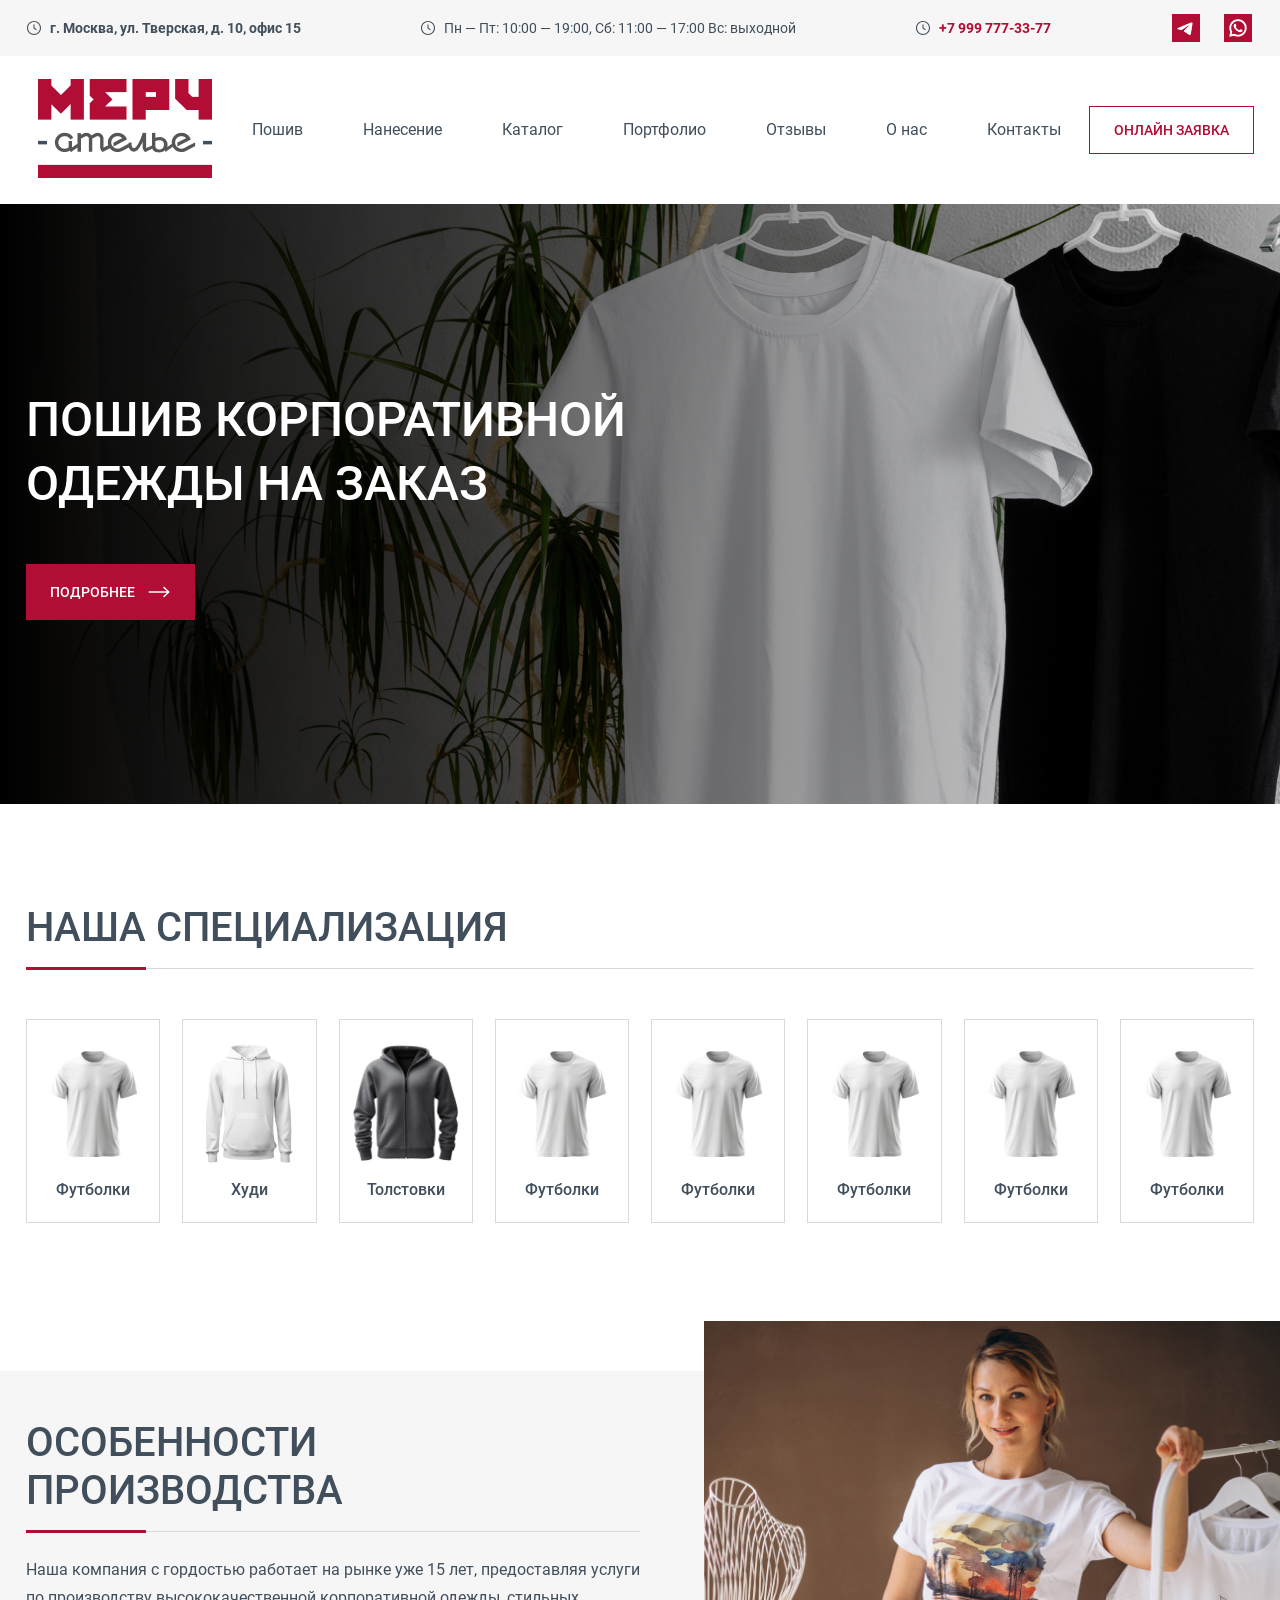
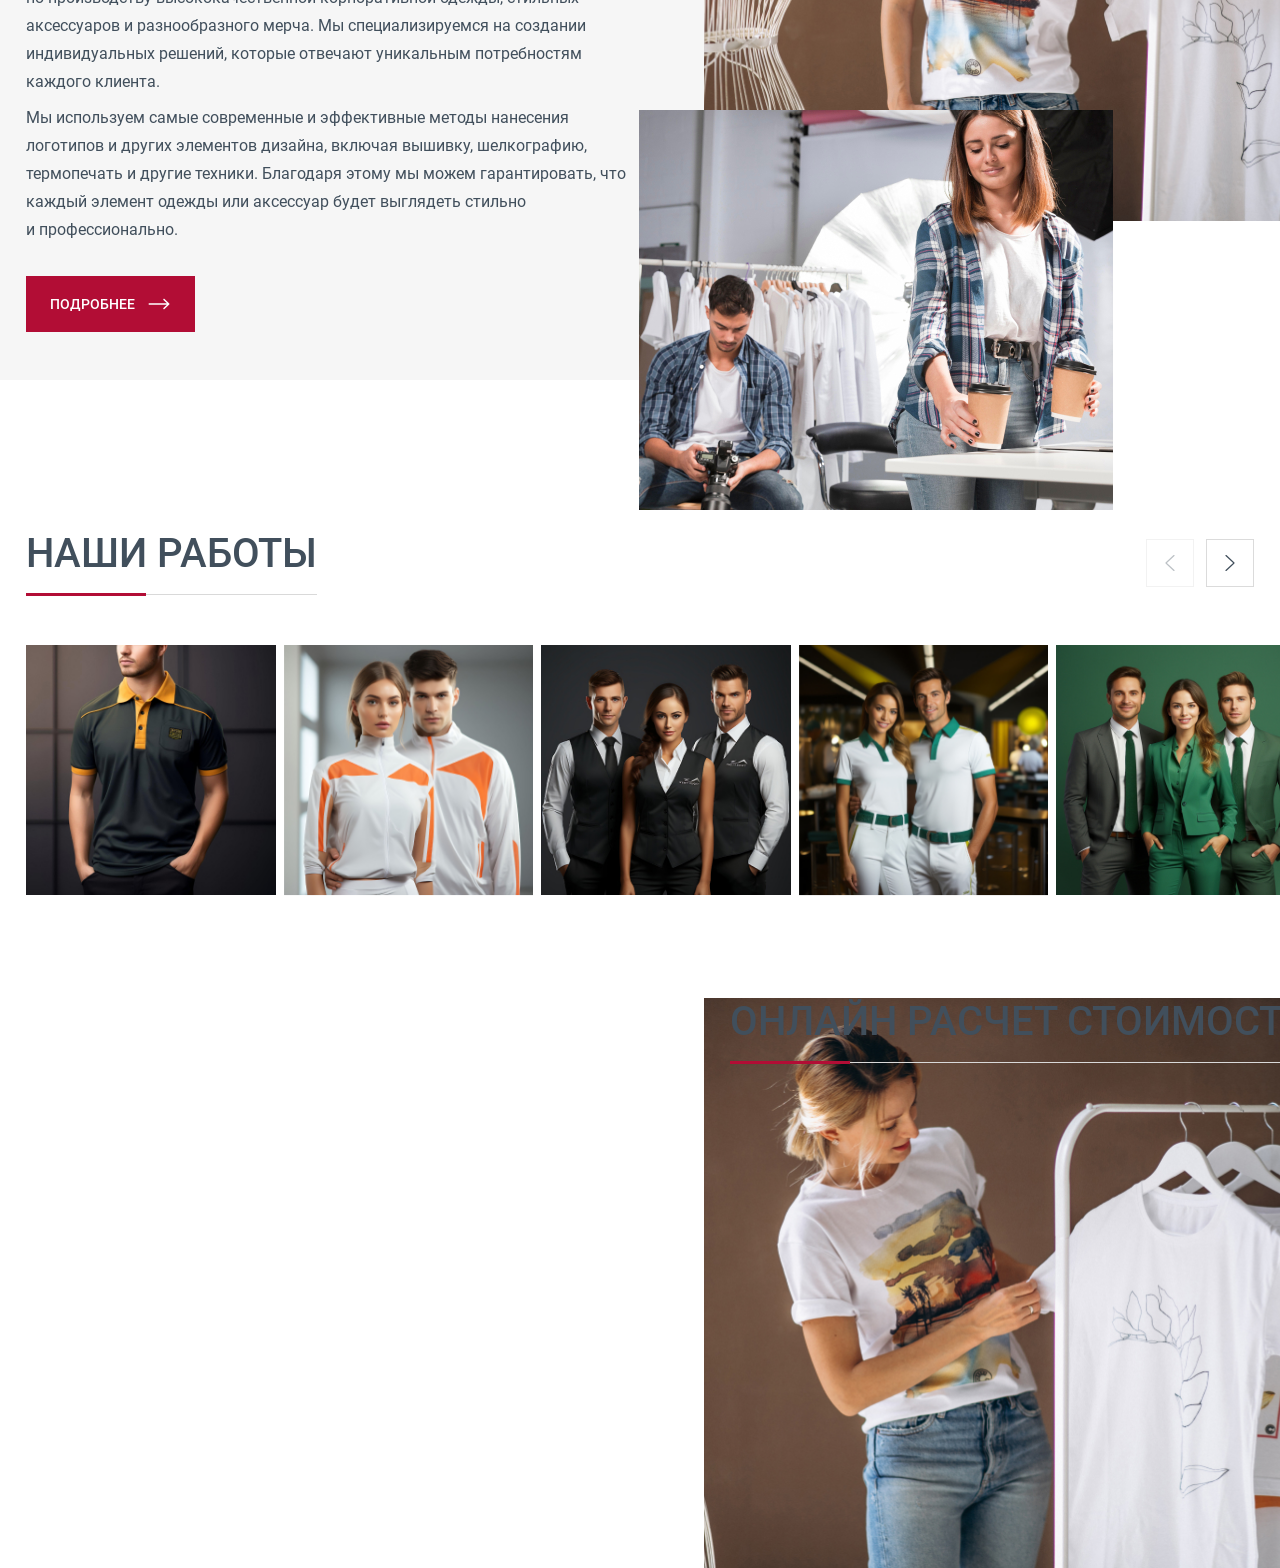
==== app/index.html @ d09c7e18 "first commit" ====
<!DOCTYPE html>
<html lang="ru" class="page">

<head>
  <meta charset="UTF-8">
  <meta name="viewport" content="width=device-width, initial-scale=1.0">
  <link rel="shortcut icon" href="favicon.ico" type="image/x-icon">
  <meta http-equiv="X-UA-Compatible" content="ie=edge">
  <meta name="theme-color" content="#111111">
  <title>МЕРЧ Ателье</title>
  <link rel="preload" href="fonts/Roboto-Light.woff2" as="font" type="font/woff2" crossorigin>
  <link rel="preload" href="fonts/Roboto-Regular.woff2" as="font" type="font/woff2" crossorigin>
  <link rel="preload" href="fonts/Roboto-Medium.woff2" as="font" type="font/woff2" crossorigin>
  <link rel="preload" href="fonts/Roboto-Bold.woff2" as="font" type="font/woff2" crossorigin>
  <link rel="stylesheet" href="css/vendor.css">
  <link rel="stylesheet" href="css/main.css">
  <script defer src="js/main.js"></script>

</head>

<body class="page__body">
  <div class="site-container">
    <header class="header">
  <div class="header-top">
    <div class="container header-top__container">
      <div class="header-top__location elem-icon">
        <img loading="lazy" src="img/icons/icon_time.svg" class="image" width="" height="" alt="">
        <span>г. Москва, ул. Тверская, д. 10, офис 15</span>
      </div>
      <div class="header-top__work elem-icon">
        <img loading="lazy" src="img/icons/icon_time.svg" class="image" width="" height="" alt="">
        <span>Пн — Пт: 10:00 — 19:00, Сб: 11:00 — 17:00 Вс: выходной</span>
      </div>
      <div class="header-top__tel elem-icon">
        <img loading="lazy" src="img/icons/icon_time.svg" class="image" width="" height="" alt="">
        <a href="tel:+7 999 777 33 77">+7 999 777-33-77</a>
      </div>
      <div class="header-top__socials">
        <a class="header-top__social" href="">
          <img loading="lazy" src="img/socials/icon_telegram.png" class="image" width="" height="" alt="">
        </a>
        <a class="header-top__social" href="">
          <img loading="lazy" src="img/socials/icon_whatsapp.png" class="image" width="" height="" alt="">
        </a>
      </div>
    </div>
  </div>
  <div class="header-bottom">
    <div class="container header-bottom__container">
      <a href="#" class="header-bottom__logo">
        <img loading="lazy" src="img/logo/merch_logo.png" class="image" width="" height="" alt="">
      </a>
      <nav class="nav" title="">
        <ul class="list-reset nav__list">
          <li class="nav__item"><a href="#" class="nav__link">Пошив</a></li>
          <li class="nav__item"><a href="#" class="nav__link">Нанесение</a></li>
          <li class="nav__item"><a href="#" class="nav__link">Каталог</a></li>
          <li class="nav__item"><a href="#" class="nav__link">Портфолио</a></li>
          <li class="nav__item"><a href="#" class="nav__link">Отзывы</a></li>
          <li class="nav__item"><a href="#" class="nav__link">О нас</a></li>
          <li class="nav__item"><a href="#" class="nav__link">Контакты</a></li>
        </ul>
      </nav>
      <button class="btn-reset button1 header-bottom__button">Онлайн заявка</button>
    </div>
  </div>
</header>
    <main class="main">
      <section class="hero">
    <div class="swiper hero-swiper">
        <div class="swiper-wrapper">
            <div class="swiper-slide">
                <div class="hero-item" style="background-image: url(img/image/hero-image.jpg);">
                    <div class="container hero-item__container">
                        <div class="hero-item__content">
                            <div class="hero-item__title h1">Пошив корпоративной
                                одежды на заказ</div>
                            <a href="" class="button2 hero-item__link">
                                <span>Подробнее</span>
                                <img src="img/arrows/icon-link-arrow-right.svg" alt="">
                            </a>
                        </div>
                    </div>
                </div>
            </div>
            <div class="swiper-slide">
                <div class="hero-item" style="background-image: url(img/image/hero-image.jpg);">
                    <div class="container hero-item__container">
                        <div class="hero-item__content">
                            <div class="hero-item__title h1">Пошив корпоративной
                                одежды на заказ</div>
                            <a href="" class="button2 hero-item__link">
                                <span>Подробнее</span>
                                <img src="img/arrows/icon-link-arrow-right.svg" alt="">
                            </a>
                        </div>
                    </div>
                </div>
            </div>
        </div>
    </div>
</section>

<section class="speciality">
    <div class="container">
        <h2 class="h2 speciality__title">Наша специализация</h2>
        <div class="swiper-style speciality-swiper__wrapper">
            <div class="swiper speciality-swiper">
                <div class="swiper-wrapper">
                    <div class="swiper-slide">
                        <div class="speciality-item">
                            <div class="speciality-item__image">
                                <img loading="lazy" src="img/products/photo.png" class="image" width="" height=""
                                    alt="">
                            </div>
                            <div class="speciality-item__name">Футболки</div>
                        </div>
                    </div>
                    <div class="swiper-slide">
                        <div class="speciality-item">
                            <div class="speciality-item__image">
                                <img loading="lazy" src="img/products/photo_hoodies.png" class="image" width=""
                                    height="" alt="">
                            </div>
                            <div class="speciality-item__name">Худи</div>
                        </div>
                    </div>
                    <div class="swiper-slide">
                        <div class="speciality-item">
                            <div class="speciality-item__image">
                                <img loading="lazy" src="img/products/photo_hoodies2.png" class="image" width=""
                                    height="" alt="">
                            </div>
                            <div class="speciality-item__name">Толстовки</div>
                        </div>
                    </div>
                    <div class="swiper-slide">
                        <div class="speciality-item">
                            <div class="speciality-item__image">
                                <img loading="lazy" src="img/products/photo.png" class="image" width="" height=""
                                    alt="">
                            </div>
                            <div class="speciality-item__name">Футболки</div>
                        </div>
                    </div>
                    <div class="swiper-slide">
                        <div class="speciality-item">
                            <div class="speciality-item__image">
                                <img loading="lazy" src="img/products/photo.png" class="image" width="" height=""
                                    alt="">
                            </div>
                            <div class="speciality-item__name">Футболки</div>
                        </div>
                    </div>
                    <div class="swiper-slide">
                        <div class="speciality-item">
                            <div class="speciality-item__image">
                                <img loading="lazy" src="img/products/photo.png" class="image" width="" height=""
                                    alt="">
                            </div>
                            <div class="speciality-item__name">Футболки</div>
                        </div>
                    </div>
                    <div class="swiper-slide">
                        <div class="speciality-item">
                            <div class="speciality-item__image">
                                <img loading="lazy" src="img/products/photo.png" class="image" width="" height=""
                                    alt="">
                            </div>
                            <div class="speciality-item__name">Футболки</div>
                        </div>
                    </div>
                    <div class="swiper-slide">
                        <div class="speciality-item">
                            <div class="speciality-item__image">
                                <img loading="lazy" src="img/products/photo.png" class="image" width="" height=""
                                    alt="">
                            </div>
                            <div class="speciality-item__name">Футболки</div>
                        </div>
                    </div>
                    <div class="swiper-slide">
                        <div class="speciality-item">
                            <div class="speciality-item__image">
                                <img loading="lazy" src="img/products/photo.png" class="image" width="" height=""
                                    alt="">
                            </div>
                            <div class="speciality-item__name">Футболки</div>
                        </div>
                    </div>
                    <div class="swiper-slide">
                        <div class="speciality-item">
                            <div class="speciality-item__image">
                                <img loading="lazy" src="img/products/photo.png" class="image" width="" height=""
                                    alt="">
                            </div>
                            <div class="speciality-item__name">Футболки</div>
                        </div>
                    </div>
                    <div class="swiper-slide">
                        <div class="speciality-item">
                            <div class="speciality-item__image">
                                <img loading="lazy" src="img/products/photo.png" class="image" width="" height=""
                                    alt="">
                            </div>
                            <div class="speciality-item__name">Футболки</div>
                        </div>
                    </div>
                    <div class="swiper-slide">
                        <div class="speciality-item">
                            <div class="speciality-item__image">
                                <img loading="lazy" src="img/products/photo.png" class="image" width="" height=""
                                    alt="">
                            </div>
                            <div class="speciality-item__name">Футболки</div>
                        </div>
                    </div>
                    <div class="swiper-slide">
                        <div class="speciality-item">
                            <div class="speciality-item__image">
                                <img loading="lazy" src="img/products/photo.png" class="image" width="" height=""
                                    alt="">
                            </div>
                            <div class="speciality-item__name">Футболки</div>
                        </div>
                    </div>
                </div>
            </div>
            <div class="swiper-button-prev speciality-swiper__swiper-button-prev"></div>
            <div class="swiper-button-next speciality-swiper__swiper-button-next"></div>
        </div>
    </div>
</section>

<section class="features">
    <div class="features__content">
        <div class="container features__container">
            <div class="features__body">
                <h2 class="h2 features__title">Особенности производства</h2>
                <div class="features__text">
                    <p>Наша компания с гордостью работает на рынке уже 15 лет, предоставляя услуги
                        по производству высококачественной корпоративной одежды, стильных
                        аксессуаров и разнообразного мерча. Мы специализируемся на создании
                        индивидуальных решений, которые отвечают уникальным потребностям каждого
                        клиента.</p>
                    <p>Мы используем самые современные и эффективные методы нанесения логотипов
                        и других элементов дизайна, включая вышивку, шелкографию, термопечать и другие
                        техники. Благодаря этому мы можем гарантировать, что каждый элемент одежды
                        или аксессуар будет выглядеть стильно и профессионально.</p>
                </div>
                <a href="#" class="button2 features__button">
                    <span>Подробнее</span>
                    <img src="img/arrows/icon-link-arrow-right.svg" alt="">
                </a>
            </div>
        </div>
    </div>
    <div class="features__image">
        <div class="features__image-big">
            <img loading="lazy" src="img/image/features-one.jpg" class="image" width="" height="" alt="">
        </div>
        <div class="features__image-small">
            <img loading="lazy" src="img/image/features-two.jpg" class="image" width="" height="" alt="">
        </div>
    </div>
</section>

<section class="works">
    <div class="container">
        <div class="swiper-style2 works-swiper__wrapper">
            <div class="works__top">
                <h2 class="h2 works__title">Наши работы</h2>
                <div class="swiper-buttons">
                    <div class="swiper-button-prev works-swiper__swiper-button-prev"></div>
                    <div class="swiper-button-next works-swiper__swiper-button-next"></div>
                </div>
            </div>
            <div class="swiper works-swiper">
                <div class="swiper-wrapper">
                    <div class="swiper-slide">
                        <div class="works-item">
                            <div class="works-item__image">
                                <img loading="lazy" src="img/works/work1.jpg" class="image" width="" height="" alt="">
                            </div>
                        </div>
                    </div>
                    <div class="swiper-slide">
                        <div class="works-item">
                            <div class="works-item__image">
                                <img loading="lazy" src="img/works/work2.jpg" class="image" width="" height="" alt="">
                            </div>
                        </div>
                    </div>
                    <div class="swiper-slide">
                        <div class="works-item">
                            <div class="works-item__image">
                                <img loading="lazy" src="img/works/work3.jpg" class="image" width="" height="" alt="">
                            </div>
                        </div>
                    </div>
                    <div class="swiper-slide">
                        <div class="works-item">
                            <div class="works-item__image">
                                <img loading="lazy" src="img/works/work4.jpg" class="image" width="" height="" alt="">
                            </div>
                        </div>
                    </div>
                    <div class="swiper-slide">
                        <div class="works-item">
                            <div class="works-item__image">
                                <img loading="lazy" src="img/works/work5.jpg" class="image" width="" height="" alt="">
                            </div>
                        </div>
                    </div>
                    <div class="swiper-slide">
                        <div class="works-item">
                            <div class="works-item__image">
                                <img loading="lazy" src="img/works/work1.jpg" class="image" width="" height="" alt="">
                            </div>
                        </div>
                    </div>
                    <div class="swiper-slide">
                        <div class="works-item">
                            <div class="works-item__image">
                                <img loading="lazy" src="img/works/work1.jpg" class="image" width="" height="" alt="">
                            </div>
                        </div>
                    </div>
                    <div class="swiper-slide">
                        <div class="works-item">
                            <div class="works-item__image">
                                <img loading="lazy" src="img/works/work1.jpg" class="image" width="" height="" alt="">
                            </div>
                        </div>
                    </div>
                    <div class="swiper-slide">
                        <div class="works-item">
                            <div class="works-item__image">
                                <img loading="lazy" src="img/works/work1.jpg" class="image" width="" height="" alt="">
                            </div>
                        </div>
                    </div>
                    <div class="swiper-slide">
                        <div class="works-item">
                            <div class="works-item__image">
                                <img loading="lazy" src="img/works/work1.jpg" class="image" width="" height="" alt="">
                            </div>
                        </div>
                    </div>
                </div>
            </div>
        </div>
    </div>
</section>

<section class="form-cost">
    <div class="form-cost__image">
        <img loading="lazy" src="img/image/photo_form.jpg" class="image" width="" height="" alt="">
    </div>
    <div class="form-cost__block">
        <div class="container">
            <h2 class="h2 form-cost__title">Онлайн расчет стоимости</h2>
        </div>
    </div>
</section>

    </main>
    <footer class="footer">
  <div class="container"></div>
</footer>

  </div>
</body>

</html>
---- app/css/main.css ----
:root {
  --font-family: "Roboto", sans-serif;
  --content-width: 1320px;
  --container-offset: 26px;
  --container-width: calc(var(--content-width) + (var(--container-offset) * 2));
}

/* stylelint-disable */
/* stylelint-disable */
/* stylelint-disable */
.custom-checkbox__field:checked + .custom-checkbox__content::after {
  opacity: 1;
}

.custom-checkbox__field:focus + .custom-checkbox__content::before {
  outline: 2px solid #f00;
  outline-offset: 2px;
}

.custom-checkbox__field:disabled + .custom-checkbox__content {
  opacity: 0.4;
  pointer-events: none;
}

/* stylelint-disable */
/* stylelint-disable */
/* stylelint-disable value-keyword-case */
@font-face {
  font-family: "Roboto";
  src: url("../fonts/../fonts/Roboto-Light.woff2") format("woff2");
  font-weight: 300;
  font-display: swap;
  font-style: normal;
}
@font-face {
  font-family: "Roboto";
  src: url("../fonts/../fonts/Roboto-Regular.woff2") format("woff2");
  font-weight: 400;
  font-display: swap;
  font-style: normal;
}
@font-face {
  font-family: "Roboto";
  src: url("../fonts/../fonts/Roboto-Medium.woff2") format("woff2");
  font-weight: 500;
  font-display: swap;
  font-style: normal;
}
@font-face {
  font-family: "Roboto";
  src: url("../fonts/../fonts/Roboto-Bold.woff2") format("woff2");
  font-weight: 700;
  font-display: swap;
  font-style: normal;
}
*,
*::before,
*::after {
  -webkit-box-sizing: border-box;
  box-sizing: border-box;
}

.page {
  height: 100%;
  font-family: var(--font-family, sans-serif);
  -webkit-text-size-adjust: 100%;
  scroll-behavior: smooth;
}

.page__body {
  margin: 0;
  min-width: 360px;
  min-height: 100%;
  font-size: 16px;
}

img {
  height: auto;
  max-width: 100%;
  -o-object-fit: cover;
  object-fit: cover;
}

a {
  text-decoration: none;
}

.site-container {
  overflow: hidden;
}

.is-hidden {
  display: none !important; /* stylelint-disable-line declaration-no-important */
}

.btn-reset {
  border: none;
  padding: 0;
  background-color: transparent;
  cursor: pointer;
}

.list-reset {
  list-style: none;
  margin: 0;
  padding: 0;
}

.input-reset {
  -webkit-appearance: none;
  -moz-appearance: none;
  appearance: none;
  border: none;
  border-radius: 0;
  background-color: #fff;
}
.input-reset::-webkit-search-decoration, .input-reset::-webkit-search-cancel-button, .input-reset::-webkit-search-results-button, .input-reset::-webkit-search-results-decoration {
  display: none;
}

.visually-hidden {
  position: absolute;
  overflow: hidden;
  margin: -1px;
  border: 0;
  padding: 0;
  width: 1px;
  height: 1px;
  clip: rect(0 0 0 0);
}

.container {
  margin: 0 auto;
  padding: 0 var(--container-offset);
  max-width: var(--container-width);
}

.centered {
  text-align: center;
}

.dis-scroll {
  position: fixed;
  left: 0;
  top: 0;
  overflow: hidden;
  width: 100%;
  height: 100vh;
  -ms-scroll-chaining: none;
  overscroll-behavior: none;
}

.page--ios .dis-scroll {
  position: relative;
}

.nav__list {
  display: -webkit-box;
  display: -ms-flexbox;
  display: flex;
  -webkit-box-align: center;
  -ms-flex-align: center;
  align-items: center;
  -webkit-column-gap: 60px;
  -moz-column-gap: 60px;
  column-gap: 60px;
}
.nav__link {
  color: #414F5C;
  font-size: 16px;
  font-style: normal;
  font-weight: 400;
  line-height: 20px;
  -webkit-transition: color 0.2s ease-in-out;
  transition: color 0.2s ease-in-out;
}
.nav__link:hover {
  color: #B20D35;
}

.button1 {
  color: #B20D35;
  font-size: 14px;
  font-style: normal;
  font-weight: 500;
  line-height: normal;
  text-transform: uppercase;
  border: 1px solid #B20D35;
  background-color: #ffffff;
  height: 48px;
  padding: 0 24px;
  display: -webkit-box;
  display: -ms-flexbox;
  display: flex;
  -webkit-box-align: center;
  -ms-flex-align: center;
  align-items: center;
  -webkit-box-pack: center;
  -ms-flex-pack: center;
  justify-content: center;
  cursor: pointer;
  width: -webkit-fit-content;
  width: -moz-fit-content;
  width: fit-content;
  -webkit-transition: background-color 0.2s ease-in-out, color 0.2s ease-in-out;
  transition: background-color 0.2s ease-in-out, color 0.2s ease-in-out;
  -ms-flex-negative: 0;
  flex-shrink: 0;
}
.button1:hover {
  background-color: #B20D35;
  color: #ffffff;
}

.button2 {
  display: -webkit-box;
  display: -ms-flexbox;
  display: flex;
  -webkit-box-align: center;
  -ms-flex-align: center;
  align-items: center;
  -webkit-box-pack: center;
  -ms-flex-pack: center;
  justify-content: center;
  padding: 0 24px;
  height: 56px;
  -ms-flex-negative: 0;
  flex-shrink: 0;
  background-color: #B20D35;
  -webkit-column-gap: 12px;
  -moz-column-gap: 12px;
  column-gap: 12px;
  width: -webkit-fit-content;
  width: -moz-fit-content;
  width: fit-content;
  cursor: pointer;
}
.button2 span {
  color: #fff;
  font-size: 14px;
  font-style: normal;
  font-weight: 500;
  line-height: normal;
  text-transform: uppercase;
}
.button2 img {
  width: 24px;
  height: 24px;
  -ms-flex-negative: 0;
  flex-shrink: 0;
}
.elem-icon {
  display: -webkit-box;
  display: -ms-flexbox;
  display: flex;
  -webkit-box-align: center;
  -ms-flex-align: center;
  align-items: center;
  -webkit-box-pack: start;
  -ms-flex-pack: start;
  justify-content: flex-start;
  -webkit-column-gap: 8px;
  -moz-column-gap: 8px;
  column-gap: 8px;
}
.elem-icon img {
  width: 16px;
  height: 16px;
  -ms-flex-negative: 0;
  flex-shrink: 0;
}

.h1 {
  color: #ffffff;
  font-size: 48px;
  font-style: normal;
  font-weight: 500;
  line-height: 64px;
  text-transform: uppercase;
}

.h2 {
  color: #414F5C;
  font-size: 40px;
  font-style: normal;
  font-weight: 500;
  line-height: 48px;
  text-transform: uppercase;
  padding-bottom: 17px;
  position: relative;
}
.h2::before {
  content: "";
  position: absolute;
  left: 0;
  bottom: 0;
  height: 1px;
  width: 100%;
  background-color: #D9D9D9;
}
.h2::after {
  content: "";
  position: absolute;
  left: 0;
  bottom: -1px;
  height: 3px;
  width: 120px;
  background-color: #B20D35;
}

.swiper-style {
  position: relative;
}
.swiper-style .swiper-button-prev:after,
.swiper-style .swiper-button-next:after {
  display: none;
}
.swiper-style .swiper-button-next,
.swiper-style .swiper-button-prev {
  position: absolute;
  top: 50%;
  -webkit-transform: translateY(-50%);
  -ms-transform: translateY(-50%);
  transform: translateY(-50%);
  bottom: 0px;
  width: 48px;
  height: 48px;
  margin-top: 0;
  -ms-flex-negative: 0;
  flex-shrink: 0;
  background-position: center;
  background-size: cover;
  background-repeat: no-repeat;
}
.swiper-style .swiper-button-prev {
  background-image: url(../img/arrows/arrow-left.svg);
  left: -64px;
}
.swiper-style .swiper-button-prev:hover {
  background-image: url(../img/arrows/arrow-left-active.svg);
}
.swiper-style .swiper-button-next {
  background-image: url(../img/arrows/arrow-right.svg);
  right: -64px;
}
.swiper-style .swiper-button-next:hover {
  background-image: url(../img/arrows/arrow-left-right.svg);
}

.swiper-style2 {
  position: relative;
}
.swiper-style2 .swiper {
  overflow: inherit;
}
.swiper-style2 .swiper-buttons {
  display: -webkit-box;
  display: -ms-flexbox;
  display: flex;
  -webkit-box-align: center;
  -ms-flex-align: center;
  align-items: center;
  -webkit-column-gap: 12px;
  -moz-column-gap: 12px;
  column-gap: 12px;
}
.swiper-style2 .swiper-button-prev:after,
.swiper-style2 .swiper-button-next:after {
  display: none;
}
.swiper-style2 .swiper-button-next,
.swiper-style2 .swiper-button-prev {
  width: 48px;
  height: 48px;
  margin-top: 0;
  -ms-flex-negative: 0;
  flex-shrink: 0;
  background-position: center;
  background-size: cover;
  background-repeat: no-repeat;
  position: static;
}
.swiper-style2 .swiper-button-prev {
  background-image: url(../img/arrows/arrow-border-left.svg);
  left: -64px;
}
.swiper-style2 .swiper-button-prev:hover {
  background-image: url(../img/arrows/arrow-border-left-active.svg);
}
.swiper-style2 .swiper-button-next {
  background-image: url(../img/arrows/arrow-border-right.svg);
  right: -64px;
}
.swiper-style2 .swiper-button-next:hover {
  background-image: url(../img/arrows/arrow-border-right-active.svg);
}
.swiper-style2 .swiper-style__bottom {
  -webkit-box-pack: justify;
  -ms-flex-pack: justify;
  justify-content: space-between;
  position: relative;
  z-index: 0;
}
.swiper-style2 .swiper-pagination {
  position: static;
  display: -webkit-box;
  display: -ms-flexbox;
  display: flex;
  -webkit-box-pack: center;
  -ms-flex-pack: center;
  justify-content: center;
  -webkit-column-gap: 16px;
  -moz-column-gap: 16px;
  column-gap: 16px;
  width: -webkit-fit-content;
  width: -moz-fit-content;
  width: fit-content;
}
.swiper-style2 .swiper-pagination-bullet {
  opacity: 1;
  width: 16px;
  height: 16px;
  margin: 0 !important;
  background: #F5F5FA;
  -webkit-box-shadow: -2px -2px 4px 0px #FFF inset, 2px 2px 4px 0px rgba(170, 170, 204, 0.5) inset, 2px 2px 2px 0px rgba(170, 170, 204, 0.25) inset, -2px -2px 2px 0px rgba(255, 255, 255, 0.5) inset;
  box-shadow: -2px -2px 4px 0px #FFF inset, 2px 2px 4px 0px rgba(170, 170, 204, 0.5) inset, 2px 2px 2px 0px rgba(170, 170, 204, 0.25) inset, -2px -2px 2px 0px rgba(255, 255, 255, 0.5) inset;
}
.swiper-style2 .swiper-pagination-bullet-active {
  background: var(--Linear, linear-gradient(90deg, #004D43 1.97%, #02B45E 96.94%));
  -webkit-box-shadow: none;
  box-shadow: none;
}

.header-top {
  background-color: #F6F6F6;
  padding-top: 12px;
  padding-bottom: 12px;
}
.header-top__container {
  display: -webkit-box;
  display: -ms-flexbox;
  display: flex;
  -webkit-box-align: center;
  -ms-flex-align: center;
  align-items: center;
  -webkit-box-pack: justify;
  -ms-flex-pack: justify;
  justify-content: space-between;
}
.header-top__location {
  color: #414F5C;
  font-size: 14px;
  font-style: normal;
  font-weight: 600;
  line-height: normal;
}
.header-top__work {
  color: #414F5C;
  font-size: 14px;
  font-style: normal;
  font-weight: 400;
  line-height: normal;
}
.header-top__tel a {
  color: #B20D35;
  font-size: 14px;
  font-style: normal;
  font-weight: 600;
  line-height: normal;
}
.header-top__socials {
  display: -webkit-box;
  display: -ms-flexbox;
  display: flex;
  -webkit-box-align: center;
  -ms-flex-align: center;
  align-items: center;
  -webkit-column-gap: 20px;
  -moz-column-gap: 20px;
  column-gap: 20px;
}
.header-top__social {
  width: 32px;
  height: 32px;
  -ms-flex-negative: 0;
  flex-shrink: 0;
}
.header-top__social img {
  width: 100%;
  height: 100%;
}
.header-bottom {
  background-color: #ffffff;
  padding-top: 20px;
  padding-bottom: 20px;
}
.header-bottom__container {
  display: -webkit-box;
  display: -ms-flexbox;
  display: flex;
  -webkit-box-align: center;
  -ms-flex-align: center;
  align-items: center;
  -webkit-box-pack: justify;
  -ms-flex-pack: justify;
  justify-content: space-between;
}
.header__logo {
  width: 132px;
  height: 70px;
  -ms-flex-negative: 0;
  flex-shrink: 0;
}
.header__logo img {
  width: 100%;
  height: 100%;
}

.hero-item {
  background-position: center;
  background-size: cover;
  background-repeat: no-repeat;
  height: 600px;
  -ms-flex-negative: 0;
  flex-shrink: 0;
  position: relative;
}
.hero-item::before {
  content: "";
  position: absolute;
  left: 0;
  top: 0;
  width: 100%;
  height: 100%;
  background: -webkit-gradient(linear, left top, right top, from(#000), to(rgba(0, 0, 0, 0)));
  background: linear-gradient(90deg, #000 0%, rgba(0, 0, 0, 0) 100%);
}
.hero-item__container {
  height: 100%;
}
.hero-item__content {
  height: 100%;
  display: -webkit-box;
  display: -ms-flexbox;
  display: flex;
  -webkit-box-orient: vertical;
  -webkit-box-direction: normal;
  -ms-flex-direction: column;
  flex-direction: column;
  -webkit-box-align: start;
  -ms-flex-align: start;
  align-items: flex-start;
  -webkit-box-pack: center;
  -ms-flex-pack: center;
  justify-content: center;
  position: relative;
  z-index: 1;
  max-width: 650px;
}
.hero-item__title {
  margin-bottom: 48px;
}

.speciality {
  padding-top: 100px;
  padding-bottom: 148px;
}
.speciality__title {
  margin-bottom: 50px;
}
.speciality-item {
  border: 1px solid #D9D9D9;
  background: #ffffff;
  width: 100%;
  height: 204px;
  -ms-flex-negative: 0;
  flex-shrink: 0;
  padding: 24px 13px;
}
.speciality-item__image {
  width: 100%;
  height: 120px;
  -ms-flex-negative: 0;
  flex-shrink: 0;
  display: -webkit-box;
  display: -ms-flexbox;
  display: flex;
  -webkit-box-align: center;
  -ms-flex-align: center;
  align-items: center;
  -webkit-box-pack: center;
  -ms-flex-pack: center;
  justify-content: center;
  margin-bottom: 16px;
}
.speciality-item__name {
  color: #414F5C;
  text-align: center;
  font-size: 16px;
  font-style: normal;
  font-weight: 500;
  line-height: 20px;
}

.features {
  display: -webkit-box;
  display: -ms-flexbox;
  display: flex;
}
.features__title {
  margin-bottom: 24px;
}
.features__content {
  -webkit-box-flex: 0;
  -ms-flex: 0 0 100%;
  flex: 0 0 100%;
  background-color: #F6F6F6;
  padding-top: 48px;
  padding-bottom: 48px;
  width: 50%;
}
.features__image {
  -webkit-box-flex: 0;
  -ms-flex: 0 0 45%;
  flex: 0 0 45%;
  -webkit-transform: translate(-100%, 0px);
  -ms-transform: translate(-100%, 0px);
  transform: translate(-100%, 0px);
  position: relative;
  background-color: #ffffff;
}
.features__image-big {
  width: 100%;
  height: 500px;
  -ms-flex-negative: 0;
  flex-shrink: 0;
  margin-top: -50px;
}
.features__image-big img {
  width: 100%;
  height: 100%;
  -o-object-position: top;
  object-position: top;
}
.features__image-small {
  position: absolute;
  left: -65px;
  bottom: -130px;
  width: 474px;
  height: 400px;
  -ms-flex-negative: 0;
  flex-shrink: 0;
}
.features__image-small img {
  width: 100%;
  height: 100%;
  -o-object-position: top;
  object-position: top;
}
.features__body {
  width: 50%;
}
.features__text {
  color: #414F5C;
  font-size: 16px;
  font-style: normal;
  font-weight: 400;
  line-height: 28px;
  margin-bottom: 32px;
}
.features__text p:not(:last-child) {
  margin-bottom: 8px;
}

.works {
  padding-top: 150px;
  padding-bottom: 100px;
}
.works__top {
  display: -webkit-box;
  display: -ms-flexbox;
  display: flex;
  -webkit-box-align: center;
  -ms-flex-align: center;
  align-items: center;
  -webkit-box-pack: justify;
  -ms-flex-pack: justify;
  justify-content: space-between;
  margin-bottom: 50px;
}

.form-cost {
  display: -webkit-box;
  display: -ms-flexbox;
  display: flex;
}
.form-cost__image {
  -webkit-box-flex: 0;
  -ms-flex: 0 0 55%;
  flex: 0 0 55%;
  -webkit-transform: translate(100%, 0px);
  -ms-transform: translate(100%, 0px);
  transform: translate(100%, 0px);
  position: relative;
  height: 570px;
}
.form-cost__image img {
  width: 100%;
  height: 100%;
}
.form-cost__block {
  -webkit-box-flex: 0;
  -ms-flex: 0 0 100%;
  flex: 0 0 100%;
  background-color: #F6F6F6;
}/*# sourceMappingURL=main.css.map */
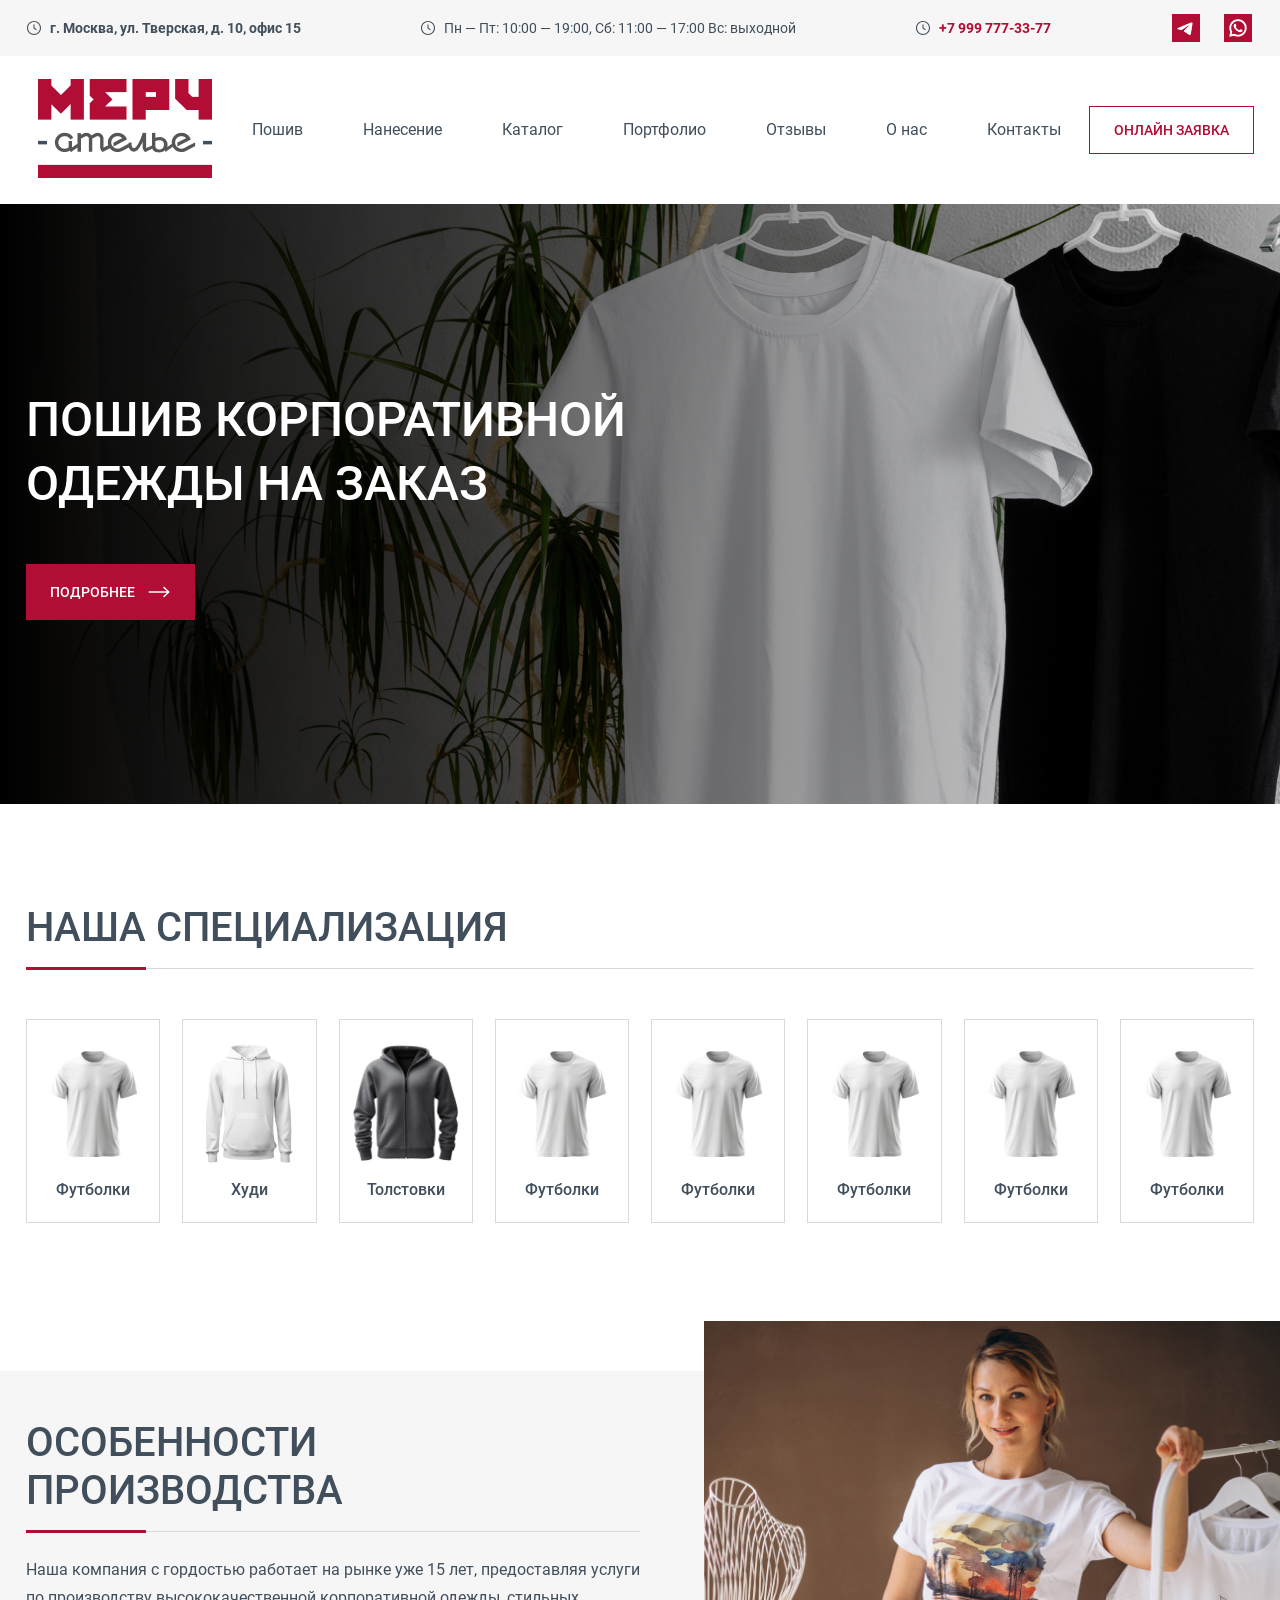
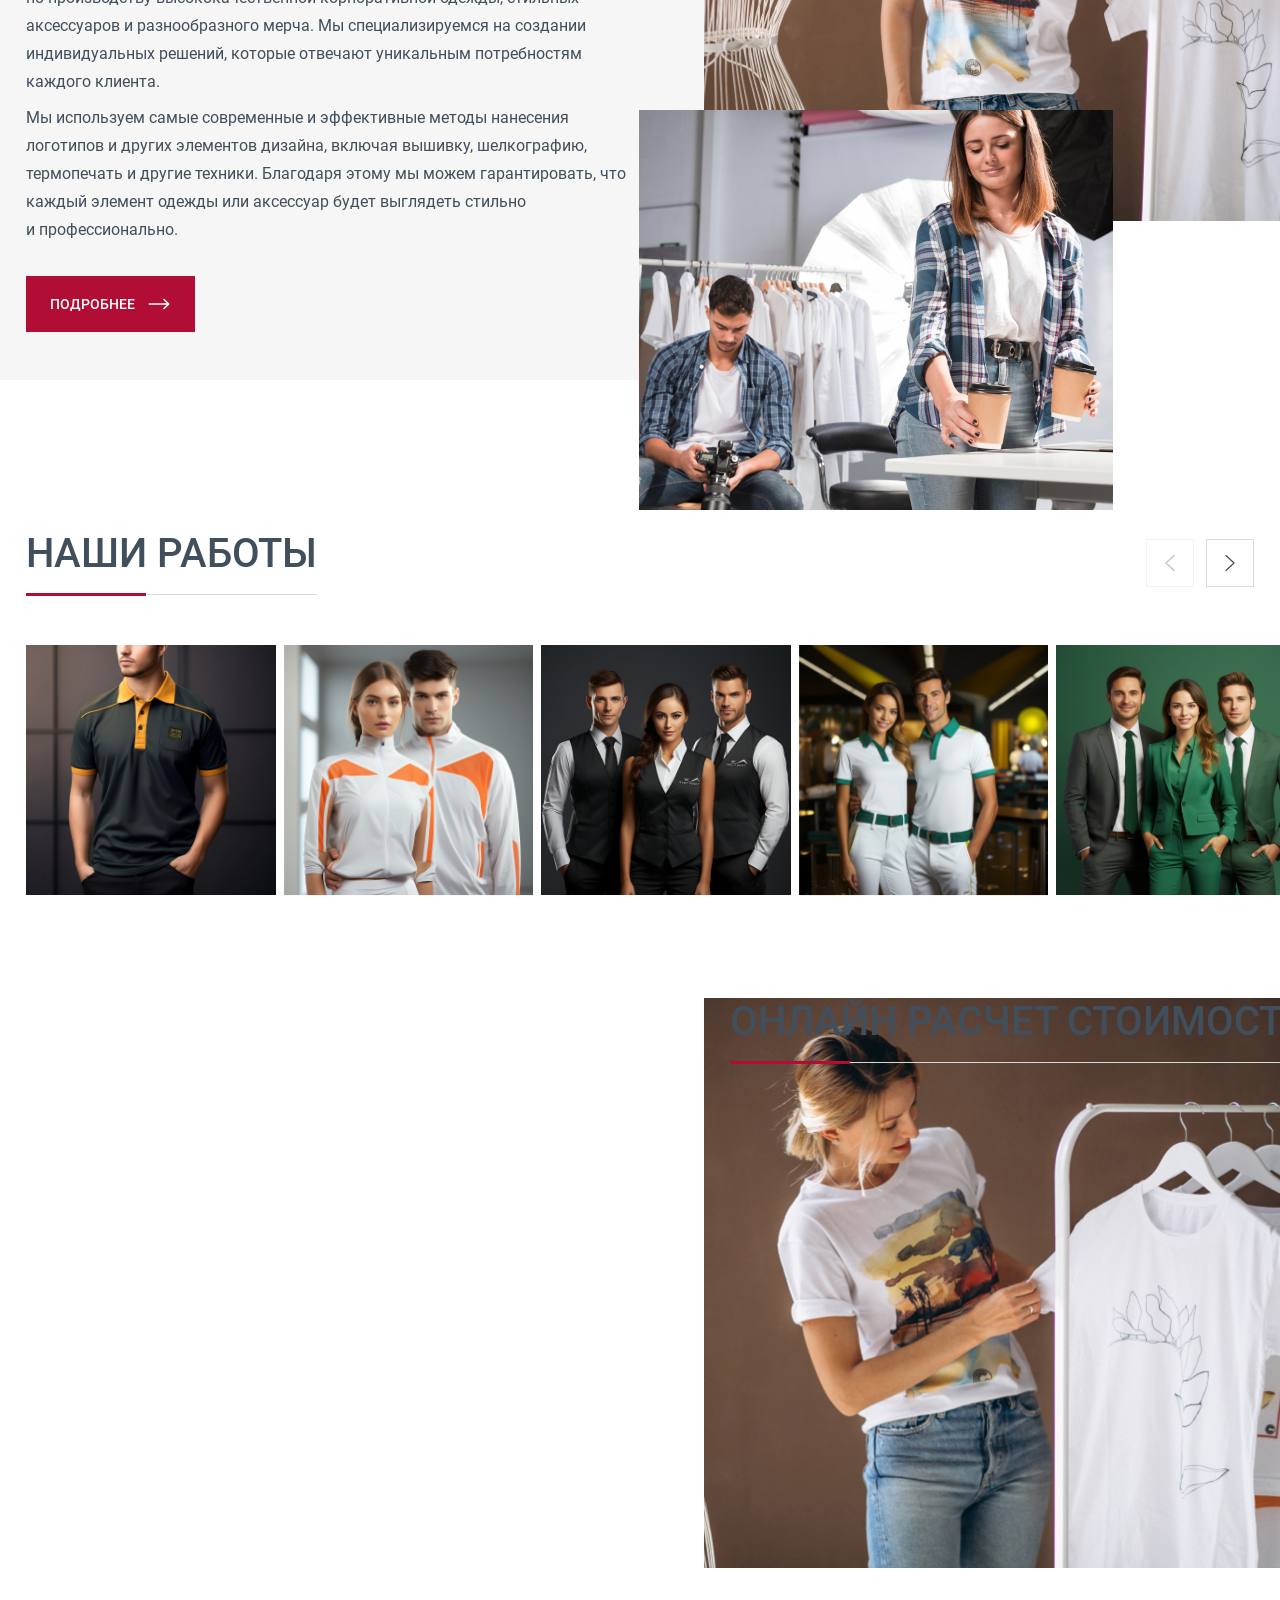
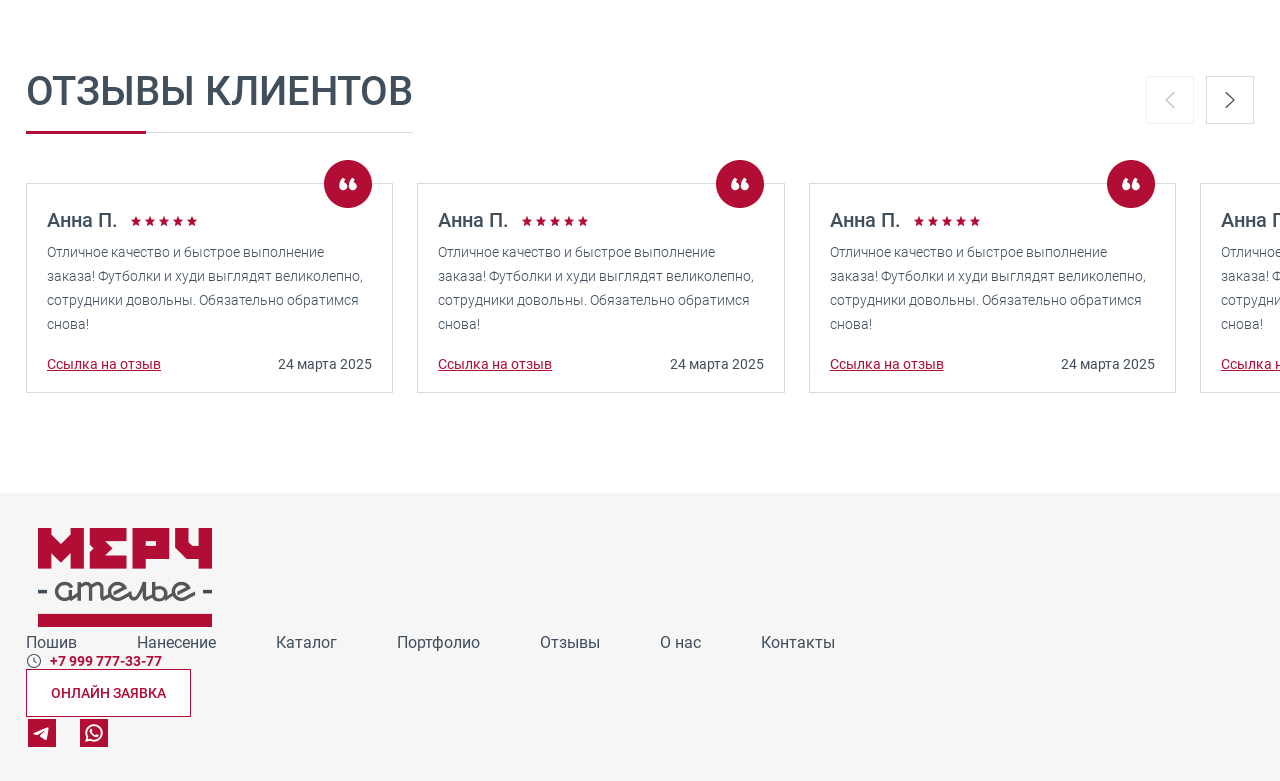
==== commit 83b092a8: "футер" ====
--- a/app/index.html
+++ b/app/index.html
@@ -364,11 +364,203 @@
     </div>
 </section>
 
+<section class="reviews">
+    <div class="container">
+        <div class="swiper-style2 reviews-swiper__wrapper">
+            <div class="reviews__top">
+                <h2 class="h2 reviews__title">Отзывы клиентов</h2>
+                <div class="swiper-buttons">
+                    <div class="swiper-button-prev reviews-swiper__swiper-button-prev"></div>
+                    <div class="swiper-button-next reviews-swiper__swiper-button-next"></div>
+                </div>
+            </div>
+            <div class="swiper reviews-swiper">
+                <div class="swiper-wrapper">
+                    <div class="swiper-slide">
+                        <div class="reviews-item">
+                            <div class="reviews-item__icon">
+                                <img loading="lazy" src="img/icons/quote.png" class="image" width="" height="" alt="">
+                            </div>
+                            <div class="reviews-item__top">
+                                <div class="reviews-item__name">Анна П.</div>
+                                <div class="reviews-item__rating">
+                                    <img loading="lazy" src="img/icons/stars.svg" class="image" width="" height=""
+                                        alt="">
+                                </div>
+                            </div>
+                            <div class="reviews-item__text">
+                                <p>Отличное качество и быстрое выполнение заказа!
+                                    Футболки и худи выглядят великолепно, сотрудники
+                                    довольны. Обязательно обратимся снова!</p>
+                            </div>
+                            <div class="reviews-item__bottom">
+                                <a class="reviews-item__link" href="">Ссылка на отзыв</a>
+                                <a class="reviews-item__date" href="">24 марта 2025</a>
+                            </div>
+                        </div>
+                    </div>
+                    <div class="swiper-slide">
+                        <div class="reviews-item">
+                            <div class="reviews-item__icon">
+                                <img loading="lazy" src="img/icons/quote.png" class="image" width="" height="" alt="">
+                            </div>
+                            <div class="reviews-item__top">
+                                <div class="reviews-item__name">Анна П.</div>
+                                <div class="reviews-item__rating">
+                                    <img loading="lazy" src="img/icons/stars.svg" class="image" width="" height=""
+                                        alt="">
+                                </div>
+                            </div>
+                            <div class="reviews-item__text">
+                                <p>Отличное качество и быстрое выполнение заказа!
+                                    Футболки и худи выглядят великолепно, сотрудники
+                                    довольны. Обязательно обратимся снова!</p>
+                            </div>
+                            <div class="reviews-item__bottom">
+                                <a class="reviews-item__link" href="">Ссылка на отзыв</a>
+                                <a class="reviews-item__date" href="">24 марта 2025</a>
+                            </div>
+                        </div>
+                    </div>
+                    <div class="swiper-slide">
+                        <div class="reviews-item">
+                            <div class="reviews-item__icon">
+                                <img loading="lazy" src="img/icons/quote.png" class="image" width="" height="" alt="">
+                            </div>
+                            <div class="reviews-item__top">
+                                <div class="reviews-item__name">Анна П.</div>
+                                <div class="reviews-item__rating">
+                                    <img loading="lazy" src="img/icons/stars.svg" class="image" width="" height=""
+                                        alt="">
+                                </div>
+                            </div>
+                            <div class="reviews-item__text">
+                                <p>Отличное качество и быстрое выполнение заказа!
+                                    Футболки и худи выглядят великолепно, сотрудники
+                                    довольны. Обязательно обратимся снова!</p>
+                            </div>
+                            <div class="reviews-item__bottom">
+                                <a class="reviews-item__link" href="">Ссылка на отзыв</a>
+                                <a class="reviews-item__date" href="">24 марта 2025</a>
+                            </div>
+                        </div>
+                    </div>
+                    <div class="swiper-slide">
+                        <div class="reviews-item">
+                            <div class="reviews-item__icon">
+                                <img loading="lazy" src="img/icons/quote.png" class="image" width="" height="" alt="">
+                            </div>
+                            <div class="reviews-item__top">
+                                <div class="reviews-item__name">Анна П.</div>
+                                <div class="reviews-item__rating">
+                                    <img loading="lazy" src="img/icons/stars.svg" class="image" width="" height=""
+                                        alt="">
+                                </div>
+                            </div>
+                            <div class="reviews-item__text">
+                                <p>Отличное качество и быстрое выполнение заказа!
+                                    Футболки и худи выглядят великолепно, сотрудники
+                                    довольны. Обязательно обратимся снова!</p>
+                            </div>
+                            <div class="reviews-item__bottom">
+                                <a class="reviews-item__link" href="">Ссылка на отзыв</a>
+                                <a class="reviews-item__date" href="">24 марта 2025</a>
+                            </div>
+                        </div>
+                    </div>
+                    <div class="swiper-slide">
+                        <div class="reviews-item">
+                            <div class="reviews-item__icon">
+                                <img loading="lazy" src="img/icons/quote.png" class="image" width="" height="" alt="">
+                            </div>
+                            <div class="reviews-item__top">
+                                <div class="reviews-item__name">Анна П.</div>
+                                <div class="reviews-item__rating">
+                                    <img loading="lazy" src="img/icons/stars.svg" class="image" width="" height=""
+                                        alt="">
+                                </div>
+                            </div>
+                            <div class="reviews-item__text">
+                                <p>Отличное качество и быстрое выполнение заказа!
+                                    Футболки и худи выглядят великолепно, сотрудники
+                                    довольны. Обязательно обратимся снова!</p>
+                            </div>
+                            <div class="reviews-item__bottom">
+                                <a class="reviews-item__link" href="">Ссылка на отзыв</a>
+                                <a class="reviews-item__date" href="">24 марта 2025</a>
+                            </div>
+                        </div>
+                    </div>
+                    <div class="swiper-slide">
+                        <div class="reviews-item">
+                            <div class="reviews-item__icon">
+                                <img loading="lazy" src="img/icons/quote.png" class="image" width="" height="" alt="">
+                            </div>
+                            <div class="reviews-item__top">
+                                <div class="reviews-item__name">Анна П.</div>
+                                <div class="reviews-item__rating">
+                                    <img loading="lazy" src="img/icons/stars.svg" class="image" width="" height=""
+                                        alt="">
+                                </div>
+                            </div>
+                            <div class="reviews-item__text">
+                                <p>Отличное качество и быстрое выполнение заказа!
+                                    Футболки и худи выглядят великолепно, сотрудники
+                                    довольны. Обязательно обратимся снова!</p>
+                            </div>
+                            <div class="reviews-item__bottom">
+                                <a class="reviews-item__link" href="">Ссылка на отзыв</a>
+                                <a class="reviews-item__date" href="">24 марта 2025</a>
+                            </div>
+                        </div>
+                    </div>
+
+                </div>
+            </div>
+        </div>
+    </div>
+</section>
+
     </main>
     <footer class="footer">
-  <div class="container"></div>
+  <div class="footer-top">
+    <div class="container">
+      <a href="" class="footer-top__logo">
+        <img loading="lazy" src="img/logo/merch_logo.png" class="image" width="" height="" alt="">
+      </a>
+      <nav class="nav" title="">
+        <ul class="list-reset nav__list">
+          <li class="nav__item"><a href="#" class="nav__link">Пошив</a></li>
+          <li class="nav__item"><a href="#" class="nav__link">Нанесение</a></li>
+          <li class="nav__item"><a href="#" class="nav__link">Каталог</a></li>
+          <li class="nav__item"><a href="#" class="nav__link">Портфолио</a></li>
+          <li class="nav__item"><a href="#" class="nav__link">Отзывы</a></li>
+          <li class="nav__item"><a href="#" class="nav__link">О нас</a></li>
+          <li class="nav__item"><a href="#" class="nav__link">Контакты</a></li>
+        </ul>
+      </nav>
+      <div class="header-top__tel elem-icon">
+        <img loading="lazy" src="img/icons/icon_time.svg" class="image" width="" height="" alt="">
+        <a href="tel:+7 999 777 33 77">+7 999 777-33-77</a>
+      </div>
+      <button class="btn-reset button1 header-bottom__button">Онлайн заявка</button>
+      <div class="header-top__socials">
+        <a class="header-top__social" href="">
+          <img loading="lazy" src="img/socials/icon_telegram.png" class="image" width="" height="" alt="">
+        </a>
+        <a class="header-top__social" href="">
+          <img loading="lazy" src="img/socials/icon_whatsapp.png" class="image" width="" height="" alt="">
+        </a>
+      </div>
+    </div>
+  </div>
+  <div class="footer-bottom">
+    <div class="container">
+      <div class="footer-bottom__policy"></div>
+    </div>
+  </div>
+
 </footer>
-
   </div>
 </body>
 
--- a/app/css/main.css
+++ b/app/css/main.css
@@ -516,6 +516,14 @@
   height: 100%;
 }
 
+.footer {
+  background-color: #F6F6F6;
+}
+.footer-top {
+  padding-top: 32px;
+  padding-bottom: 32px;
+}
+
 .hero-item {
   background-position: center;
   background-size: cover;
@@ -713,4 +721,104 @@
   -ms-flex: 0 0 100%;
   flex: 0 0 100%;
   background-color: #F6F6F6;
+}
+
+.reviews {
+  padding-top: 100px;
+  padding-bottom: 100px;
+}
+.reviews__top {
+  display: -webkit-box;
+  display: -ms-flexbox;
+  display: flex;
+  -webkit-box-align: center;
+  -ms-flex-align: center;
+  align-items: center;
+  -webkit-box-pack: justify;
+  -ms-flex-pack: justify;
+  justify-content: space-between;
+  margin-bottom: 50px;
+}
+.reviews-item {
+  border: 1px solid #D9D9D9;
+  background: #ffffff;
+  padding: 24px 20px 20px 20px;
+  position: relative;
+}
+.reviews-item__icon {
+  position: absolute;
+  right: 20px;
+  top: -24px;
+  width: 48px;
+  height: 48px;
+  -ms-flex-negative: 0;
+  flex-shrink: 0;
+}
+.reviews-item__icon img {
+  width: 100%;
+  height: 100%;
+}
+.reviews-item__top {
+  display: -webkit-box;
+  display: -ms-flexbox;
+  display: flex;
+  -webkit-box-align: center;
+  -ms-flex-align: center;
+  align-items: center;
+  -webkit-box-pack: start;
+  -ms-flex-pack: start;
+  justify-content: flex-start;
+  -webkit-column-gap: 12px;
+  -moz-column-gap: 12px;
+  column-gap: 12px;
+  margin-bottom: 8px;
+}
+.reviews-item__name {
+  color: #414F5C;
+  font-size: 20px;
+  font-style: normal;
+  font-weight: 500;
+  line-height: 24px;
+}
+.reviews-item__rating {
+  width: 68px;
+  height: 12px;
+}
+.reviews-item__rating img {
+  width: 100%;
+  height: 100%;
+}
+.reviews-item__text {
+  color: #414F5C;
+  font-size: 14px;
+  font-style: normal;
+  font-weight: 300;
+  line-height: 24px;
+  margin-bottom: 20px;
+}
+.reviews-item__bottom {
+  display: -webkit-box;
+  display: -ms-flexbox;
+  display: flex;
+  -webkit-box-align: center;
+  -ms-flex-align: center;
+  align-items: center;
+  -webkit-box-pack: justify;
+  -ms-flex-pack: justify;
+  justify-content: space-between;
+}
+.reviews-item__link {
+  color: #B20D35;
+  font-size: 14px;
+  font-style: normal;
+  font-weight: 400;
+  line-height: normal;
+  text-decoration-line: underline;
+}
+.reviews-item__date {
+  color: #414F5C;
+  font-size: 14px;
+  font-style: normal;
+  font-weight: 400;
+  line-height: normal;
 }/*# sourceMappingURL=main.css.map */
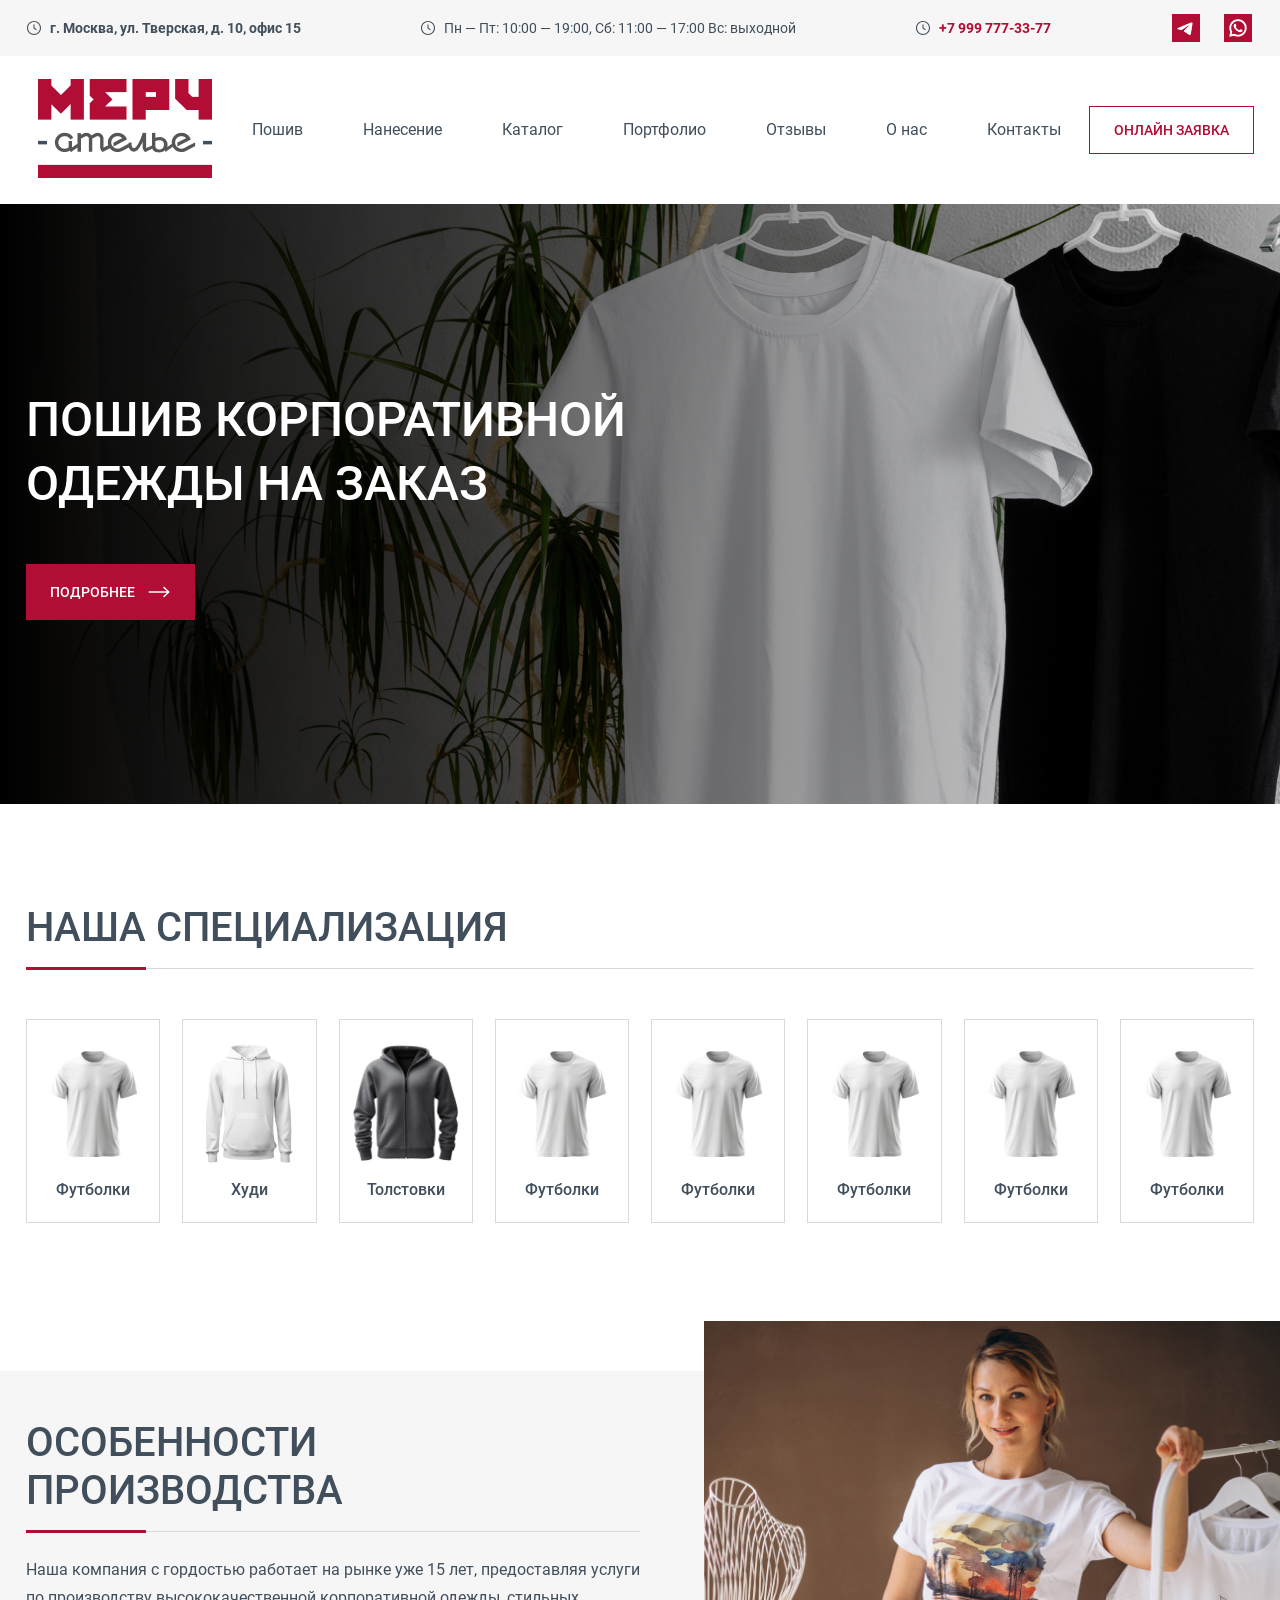
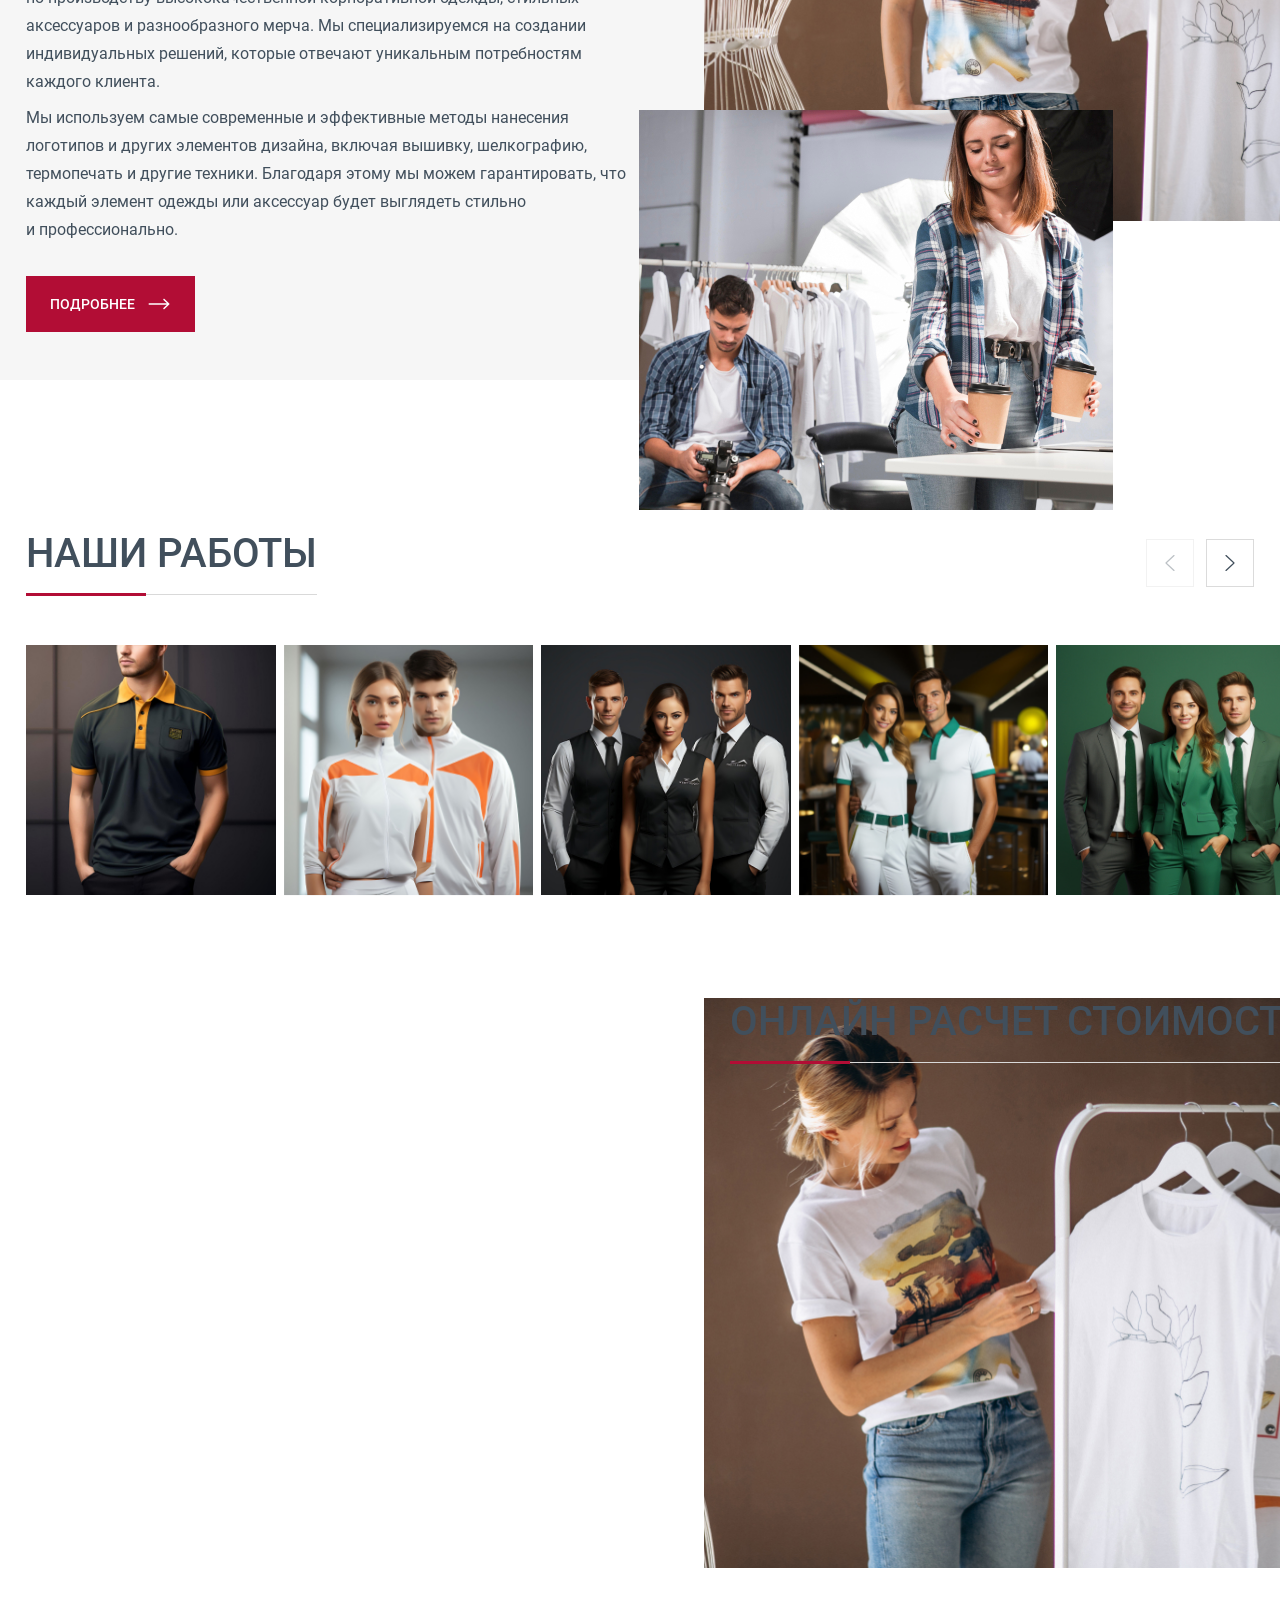
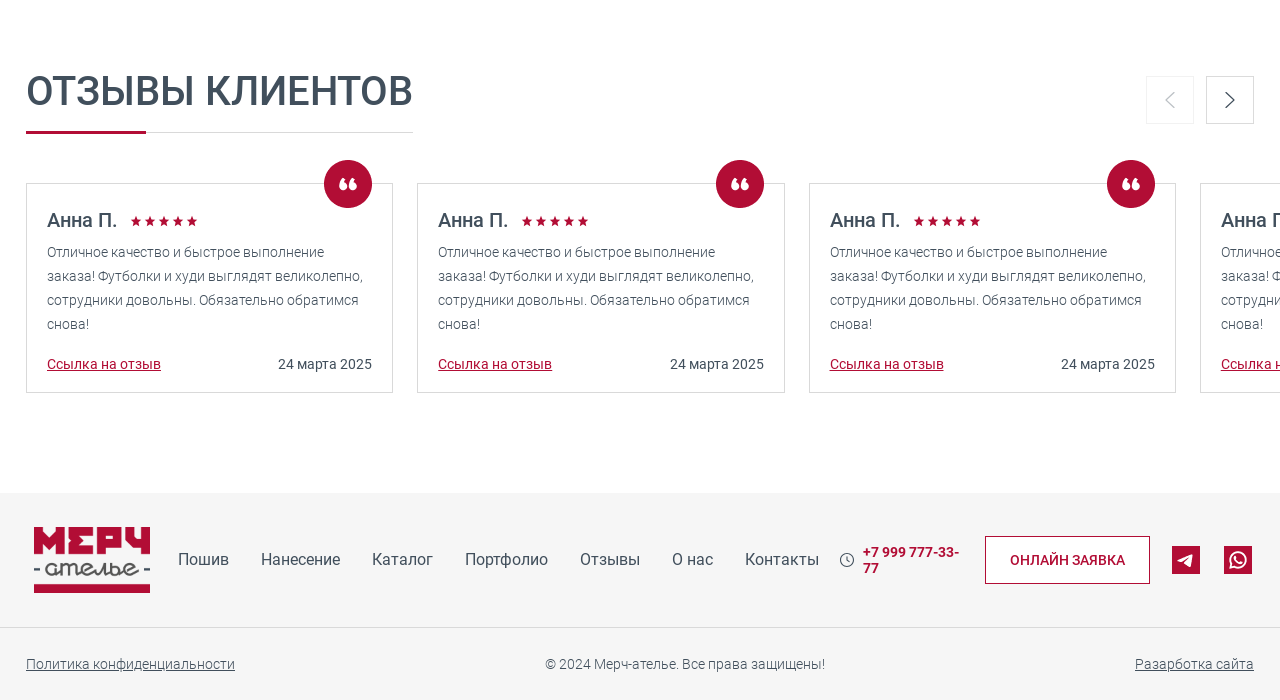
==== commit 36e05c7c: "каталог, футер" ====
--- a/app/index.html
+++ b/app/index.html
@@ -524,7 +524,7 @@
     </main>
     <footer class="footer">
   <div class="footer-top">
-    <div class="container">
+    <div class="container footer-top__container">
       <a href="" class="footer-top__logo">
         <img loading="lazy" src="img/logo/merch_logo.png" class="image" width="" height="" alt="">
       </a>
@@ -555,8 +555,10 @@
     </div>
   </div>
   <div class="footer-bottom">
-    <div class="container">
-      <div class="footer-bottom__policy"></div>
+    <div class="container footer-bottom__container">
+      <a href="">Политика конфиденциальности</a>
+      <span>© 2024 Мерч-ателье. Все права защищены!</span>
+      <a href="">Разарботка сайта</a>
     </div>
   </div>
 
--- a/app/css/main.css
+++ b/app/css/main.css
@@ -249,6 +249,10 @@
   -ms-flex-negative: 0;
   flex-shrink: 0;
 }
+.section {
+  margin-bottom: 100px;
+}
+
 .elem-icon {
   display: -webkit-box;
   display: -ms-flexbox;
@@ -523,6 +527,62 @@
   padding-top: 32px;
   padding-bottom: 32px;
 }
+.footer-top__container {
+  display: -webkit-box;
+  display: -ms-flexbox;
+  display: flex;
+  -webkit-box-align: center;
+  -ms-flex-align: center;
+  align-items: center;
+  -webkit-box-pack: justify;
+  -ms-flex-pack: justify;
+  justify-content: space-between;
+  -webkit-column-gap: 20px;
+  -moz-column-gap: 20px;
+  column-gap: 20px;
+}
+.footer-top__logo {
+  width: 132px;
+  height: 70px;
+  -ms-flex-negative: 0;
+  flex-shrink: 0;
+}
+.footer-top .nav__list {
+  -webkit-column-gap: 32px;
+  -moz-column-gap: 32px;
+  column-gap: 32px;
+}
+.footer-bottom {
+  padding-top: 28px;
+  padding-bottom: 28px;
+  border-top: 1px solid #D9D9D9;
+}
+.footer-bottom__container {
+  display: -webkit-box;
+  display: -ms-flexbox;
+  display: flex;
+  -webkit-box-align: center;
+  -ms-flex-align: center;
+  align-items: center;
+  -webkit-box-pack: justify;
+  -ms-flex-pack: justify;
+  justify-content: space-between;
+  -webkit-column-gap: 20px;
+  -moz-column-gap: 20px;
+  column-gap: 20px;
+}
+.footer-bottom a,
+.footer-bottom span {
+  color: #414F5C;
+  text-align: center;
+  font-size: 14px;
+  font-style: normal;
+  font-weight: 300;
+  line-height: normal;
+}
+.footer-bottom a {
+  text-decoration-line: underline;
+}
 
 .hero-item {
   background-position: center;
@@ -821,4 +881,119 @@
   font-style: normal;
   font-weight: 400;
   line-height: normal;
+}
+
+.intro {
+  background-position: center;
+  background-size: cover;
+  background-repeat: no-repeat;
+  position: relative;
+  height: 280px;
+  -ms-flex-negative: 0;
+  flex-shrink: 0;
+}
+.intro::before {
+  content: "";
+  position: absolute;
+  left: 0;
+  top: 0;
+  width: 100%;
+  height: 100%;
+  opacity: 0.7;
+  background-color: #232323;
+}
+.intro__container {
+  height: 100%;
+}
+.intro__content {
+  position: relative;
+  text-align: center;
+  height: 100%;
+  display: -webkit-box;
+  display: -ms-flexbox;
+  display: flex;
+  -webkit-box-orient: vertical;
+  -webkit-box-direction: normal;
+  -ms-flex-direction: column;
+  flex-direction: column;
+  -webkit-box-align: center;
+  -ms-flex-align: center;
+  align-items: center;
+  -webkit-box-pack: center;
+  -ms-flex-pack: center;
+  justify-content: center;
+}
+.intro__title {
+  color: #ffffff;
+  margin-bottom: 24px;
+}
+.intro__text {
+  color: #ffffff;
+  text-align: center;
+  font-size: 16px;
+  font-style: normal;
+  font-weight: 400;
+  line-height: 20px;
+}
+
+.about {
+  padding-top: 100px;
+}
+.about__container {
+  display: -ms-grid;
+  display: grid;
+  -ms-grid-columns: (1fr)[2];
+  grid-template-columns: repeat(2, 1fr);
+  gap: 24px;
+}
+.about__title {
+  margin-bottom: 50px;
+}
+.about__item {
+  padding: 16px 24px;
+  border: 1px solid #D9D9D9;
+  background: #ffffff;
+  display: -webkit-box;
+  display: -ms-flexbox;
+  display: flex;
+  -webkit-box-align: center;
+  -ms-flex-align: center;
+  align-items: center;
+  -webkit-box-pack: start;
+  -ms-flex-pack: start;
+  justify-content: flex-start;
+  -webkit-column-gap: 20px;
+  -moz-column-gap: 20px;
+  column-gap: 20px;
+}
+.about__item:not(:last-child) {
+  margin-bottom: 20px;
+}
+.about__item-icon {
+  width: 64px;
+  height: 64px;
+  -ms-flex-negative: 0;
+  flex-shrink: 0;
+}
+.about__item-icon img {
+  width: 100%;
+  height: 100%;
+}
+.about__item-name {
+  color: #414F5C;
+  font-size: 16px;
+  font-style: normal;
+  font-weight: 500;
+  line-height: 24px;
+}
+.about__image {
+  height: 100%;
+  width: calc(100% - 24px);
+  -ms-flex-negative: 0;
+  flex-shrink: 0;
+  margin-left: 24px;
+}
+.about__image img {
+  width: 100%;
+  height: 100%;
 }/*# sourceMappingURL=main.css.map */
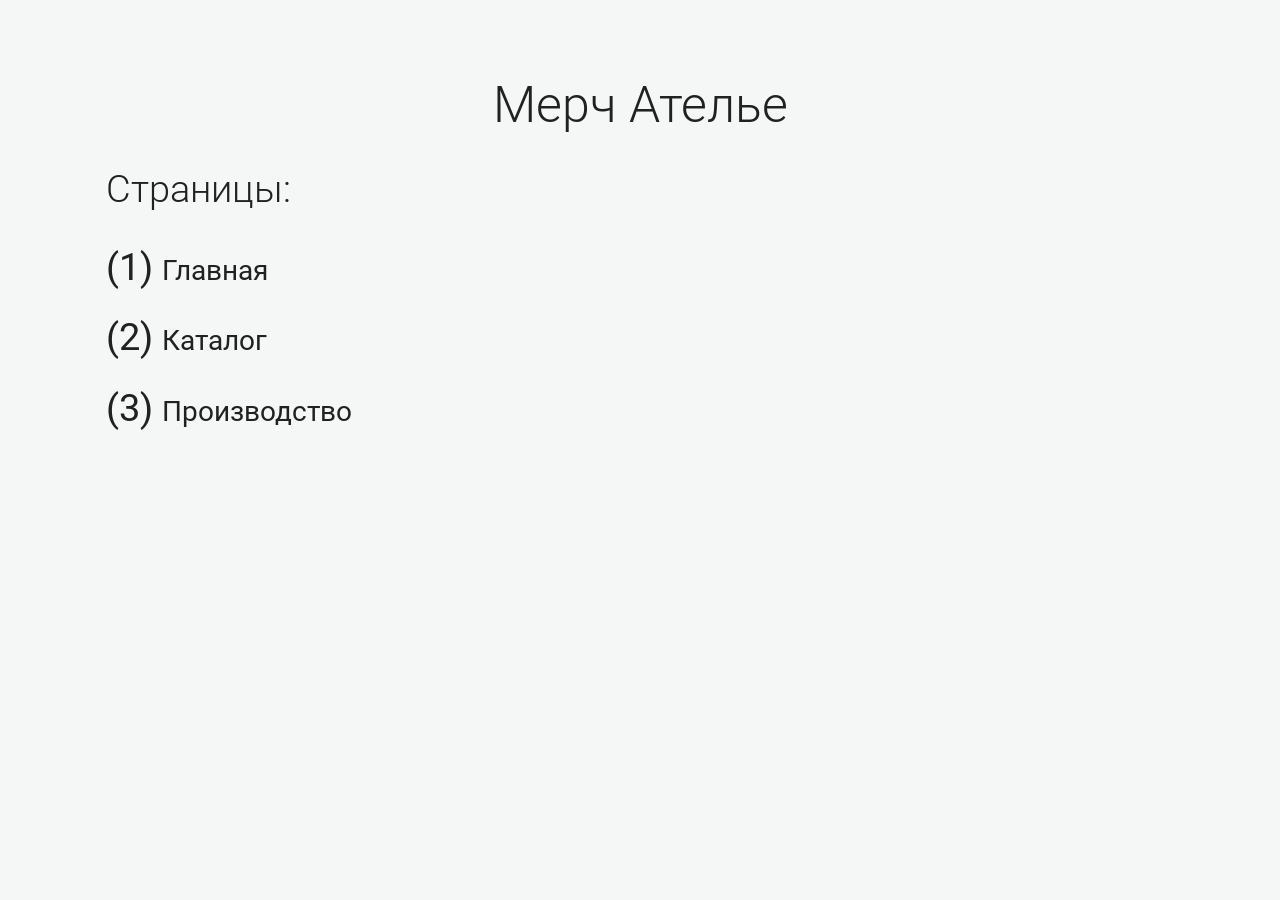
==== commit 3ff1edc9: "адаптив" ====
--- a/app/index.html
+++ b/app/index.html
@@ -12,558 +12,139 @@
   <link rel="preload" href="fonts/Roboto-Regular.woff2" as="font" type="font/woff2" crossorigin>
   <link rel="preload" href="fonts/Roboto-Medium.woff2" as="font" type="font/woff2" crossorigin>
   <link rel="preload" href="fonts/Roboto-Bold.woff2" as="font" type="font/woff2" crossorigin>
+  <link rel="stylesheet" href="https://cdn.jsdelivr.net/npm/@fancyapps/ui@5.0/dist/fancybox/fancybox.css" />
   <link rel="stylesheet" href="css/vendor.css">
   <link rel="stylesheet" href="css/main.css">
   <script defer src="js/main.js"></script>
-
+  <script src="https://cdn.jsdelivr.net/npm/@fancyapps/ui@5.0/dist/fancybox/fancybox.umd.js"></script>
+  <script src="https://ajax.googleapis.com/ajax/libs/jquery/3.7.1/jquery.min.js"></script>
 </head>
 
 <body class="page__body">
   <div class="site-container">
-    <header class="header">
-  <div class="header-top">
-    <div class="container header-top__container">
-      <div class="header-top__location elem-icon">
-        <img loading="lazy" src="img/icons/icon_time.svg" class="image" width="" height="" alt="">
-        <span>г. Москва, ул. Тверская, д. 10, офис 15</span>
+    <main class="main">
+
+      <div class="index">
+        <div class="container">
+          <div class="base">
+            <h1>Мерч Ателье</h1>
+            <h2>Страницы:</h2>
+            <ol>
+              <li><a target="_blank" href="./main.html">Главная</a></li>
+              <li><a target="_blank" href="./catalog.html">Каталог</a></li>
+              <li><a target="_blank" href="./production.html">Производство</a></li>
+            </ol>
+          </div>
+        </div>
       </div>
-      <div class="header-top__work elem-icon">
-        <img loading="lazy" src="img/icons/icon_time.svg" class="image" width="" height="" alt="">
-        <span>Пн — Пт: 10:00 — 19:00, Сб: 11:00 — 17:00 Вс: выходной</span>
-      </div>
-      <div class="header-top__tel elem-icon">
-        <img loading="lazy" src="img/icons/icon_time.svg" class="image" width="" height="" alt="">
-        <a href="tel:+7 999 777 33 77">+7 999 777-33-77</a>
-      </div>
-      <div class="header-top__socials">
-        <a class="header-top__social" href="">
-          <img loading="lazy" src="img/socials/icon_telegram.png" class="image" width="" height="" alt="">
-        </a>
-        <a class="header-top__social" href="">
-          <img loading="lazy" src="img/socials/icon_whatsapp.png" class="image" width="" height="" alt="">
-        </a>
-      </div>
-    </div>
-  </div>
-  <div class="header-bottom">
-    <div class="container header-bottom__container">
-      <a href="#" class="header-bottom__logo">
-        <img loading="lazy" src="img/logo/merch_logo.png" class="image" width="" height="" alt="">
-      </a>
-      <nav class="nav" title="">
-        <ul class="list-reset nav__list">
-          <li class="nav__item"><a href="#" class="nav__link">Пошив</a></li>
-          <li class="nav__item"><a href="#" class="nav__link">Нанесение</a></li>
-          <li class="nav__item"><a href="#" class="nav__link">Каталог</a></li>
-          <li class="nav__item"><a href="#" class="nav__link">Портфолио</a></li>
-          <li class="nav__item"><a href="#" class="nav__link">Отзывы</a></li>
-          <li class="nav__item"><a href="#" class="nav__link">О нас</a></li>
-          <li class="nav__item"><a href="#" class="nav__link">Контакты</a></li>
-        </ul>
-      </nav>
-      <button class="btn-reset button1 header-bottom__button">Онлайн заявка</button>
-    </div>
-  </div>
-</header>
-    <main class="main">
-      <section class="hero">
-    <div class="swiper hero-swiper">
-        <div class="swiper-wrapper">
-            <div class="swiper-slide">
-                <div class="hero-item" style="background-image: url(img/image/hero-image.jpg);">
-                    <div class="container hero-item__container">
-                        <div class="hero-item__content">
-                            <div class="hero-item__title h1">Пошив корпоративной
-                                одежды на заказ</div>
-                            <a href="" class="button2 hero-item__link">
-                                <span>Подробнее</span>
-                                <img src="img/arrows/icon-link-arrow-right.svg" alt="">
-                            </a>
-                        </div>
-                    </div>
-                </div>
-            </div>
-            <div class="swiper-slide">
-                <div class="hero-item" style="background-image: url(img/image/hero-image.jpg);">
-                    <div class="container hero-item__container">
-                        <div class="hero-item__content">
-                            <div class="hero-item__title h1">Пошив корпоративной
-                                одежды на заказ</div>
-                            <a href="" class="button2 hero-item__link">
-                                <span>Подробнее</span>
-                                <img src="img/arrows/icon-link-arrow-right.svg" alt="">
-                            </a>
-                        </div>
-                    </div>
-                </div>
-            </div>
-        </div>
-    </div>
-</section>
-
-<section class="speciality">
-    <div class="container">
-        <h2 class="h2 speciality__title">Наша специализация</h2>
-        <div class="swiper-style speciality-swiper__wrapper">
-            <div class="swiper speciality-swiper">
-                <div class="swiper-wrapper">
-                    <div class="swiper-slide">
-                        <div class="speciality-item">
-                            <div class="speciality-item__image">
-                                <img loading="lazy" src="img/products/photo.png" class="image" width="" height=""
-                                    alt="">
-                            </div>
-                            <div class="speciality-item__name">Футболки</div>
-                        </div>
-                    </div>
-                    <div class="swiper-slide">
-                        <div class="speciality-item">
-                            <div class="speciality-item__image">
-                                <img loading="lazy" src="img/products/photo_hoodies.png" class="image" width=""
-                                    height="" alt="">
-                            </div>
-                            <div class="speciality-item__name">Худи</div>
-                        </div>
-                    </div>
-                    <div class="swiper-slide">
-                        <div class="speciality-item">
-                            <div class="speciality-item__image">
-                                <img loading="lazy" src="img/products/photo_hoodies2.png" class="image" width=""
-                                    height="" alt="">
-                            </div>
-                            <div class="speciality-item__name">Толстовки</div>
-                        </div>
-                    </div>
-                    <div class="swiper-slide">
-                        <div class="speciality-item">
-                            <div class="speciality-item__image">
-                                <img loading="lazy" src="img/products/photo.png" class="image" width="" height=""
-                                    alt="">
-                            </div>
-                            <div class="speciality-item__name">Футболки</div>
-                        </div>
-                    </div>
-                    <div class="swiper-slide">
-                        <div class="speciality-item">
-                            <div class="speciality-item__image">
-                                <img loading="lazy" src="img/products/photo.png" class="image" width="" height=""
-                                    alt="">
-                            </div>
-                            <div class="speciality-item__name">Футболки</div>
-                        </div>
-                    </div>
-                    <div class="swiper-slide">
-                        <div class="speciality-item">
-                            <div class="speciality-item__image">
-                                <img loading="lazy" src="img/products/photo.png" class="image" width="" height=""
-                                    alt="">
-                            </div>
-                            <div class="speciality-item__name">Футболки</div>
-                        </div>
-                    </div>
-                    <div class="swiper-slide">
-                        <div class="speciality-item">
-                            <div class="speciality-item__image">
-                                <img loading="lazy" src="img/products/photo.png" class="image" width="" height=""
-                                    alt="">
-                            </div>
-                            <div class="speciality-item__name">Футболки</div>
-                        </div>
-                    </div>
-                    <div class="swiper-slide">
-                        <div class="speciality-item">
-                            <div class="speciality-item__image">
-                                <img loading="lazy" src="img/products/photo.png" class="image" width="" height=""
-                                    alt="">
-                            </div>
-                            <div class="speciality-item__name">Футболки</div>
-                        </div>
-                    </div>
-                    <div class="swiper-slide">
-                        <div class="speciality-item">
-                            <div class="speciality-item__image">
-                                <img loading="lazy" src="img/products/photo.png" class="image" width="" height=""
-                                    alt="">
-                            </div>
-                            <div class="speciality-item__name">Футболки</div>
-                        </div>
-                    </div>
-                    <div class="swiper-slide">
-                        <div class="speciality-item">
-                            <div class="speciality-item__image">
-                                <img loading="lazy" src="img/products/photo.png" class="image" width="" height=""
-                                    alt="">
-                            </div>
-                            <div class="speciality-item__name">Футболки</div>
-                        </div>
-                    </div>
-                    <div class="swiper-slide">
-                        <div class="speciality-item">
-                            <div class="speciality-item__image">
-                                <img loading="lazy" src="img/products/photo.png" class="image" width="" height=""
-                                    alt="">
-                            </div>
-                            <div class="speciality-item__name">Футболки</div>
-                        </div>
-                    </div>
-                    <div class="swiper-slide">
-                        <div class="speciality-item">
-                            <div class="speciality-item__image">
-                                <img loading="lazy" src="img/products/photo.png" class="image" width="" height=""
-                                    alt="">
-                            </div>
-                            <div class="speciality-item__name">Футболки</div>
-                        </div>
-                    </div>
-                    <div class="swiper-slide">
-                        <div class="speciality-item">
-                            <div class="speciality-item__image">
-                                <img loading="lazy" src="img/products/photo.png" class="image" width="" height=""
-                                    alt="">
-                            </div>
-                            <div class="speciality-item__name">Футболки</div>
-                        </div>
-                    </div>
-                </div>
-            </div>
-            <div class="swiper-button-prev speciality-swiper__swiper-button-prev"></div>
-            <div class="swiper-button-next speciality-swiper__swiper-button-next"></div>
-        </div>
-    </div>
-</section>
-
-<section class="features">
-    <div class="features__content">
-        <div class="container features__container">
-            <div class="features__body">
-                <h2 class="h2 features__title">Особенности производства</h2>
-                <div class="features__text">
-                    <p>Наша компания с гордостью работает на рынке уже 15 лет, предоставляя услуги
-                        по производству высококачественной корпоративной одежды, стильных
-                        аксессуаров и разнообразного мерча. Мы специализируемся на создании
-                        индивидуальных решений, которые отвечают уникальным потребностям каждого
-                        клиента.</p>
-                    <p>Мы используем самые современные и эффективные методы нанесения логотипов
-                        и других элементов дизайна, включая вышивку, шелкографию, термопечать и другие
-                        техники. Благодаря этому мы можем гарантировать, что каждый элемент одежды
-                        или аксессуар будет выглядеть стильно и профессионально.</p>
-                </div>
-                <a href="#" class="button2 features__button">
-                    <span>Подробнее</span>
-                    <img src="img/arrows/icon-link-arrow-right.svg" alt="">
-                </a>
-            </div>
-        </div>
-    </div>
-    <div class="features__image">
-        <div class="features__image-big">
-            <img loading="lazy" src="img/image/features-one.jpg" class="image" width="" height="" alt="">
-        </div>
-        <div class="features__image-small">
-            <img loading="lazy" src="img/image/features-two.jpg" class="image" width="" height="" alt="">
-        </div>
-    </div>
-</section>
-
-<section class="works">
-    <div class="container">
-        <div class="swiper-style2 works-swiper__wrapper">
-            <div class="works__top">
-                <h2 class="h2 works__title">Наши работы</h2>
-                <div class="swiper-buttons">
-                    <div class="swiper-button-prev works-swiper__swiper-button-prev"></div>
-                    <div class="swiper-button-next works-swiper__swiper-button-next"></div>
-                </div>
-            </div>
-            <div class="swiper works-swiper">
-                <div class="swiper-wrapper">
-                    <div class="swiper-slide">
-                        <div class="works-item">
-                            <div class="works-item__image">
-                                <img loading="lazy" src="img/works/work1.jpg" class="image" width="" height="" alt="">
-                            </div>
-                        </div>
-                    </div>
-                    <div class="swiper-slide">
-                        <div class="works-item">
-                            <div class="works-item__image">
-                                <img loading="lazy" src="img/works/work2.jpg" class="image" width="" height="" alt="">
-                            </div>
-                        </div>
-                    </div>
-                    <div class="swiper-slide">
-                        <div class="works-item">
-                            <div class="works-item__image">
-                                <img loading="lazy" src="img/works/work3.jpg" class="image" width="" height="" alt="">
-                            </div>
-                        </div>
-                    </div>
-                    <div class="swiper-slide">
-                        <div class="works-item">
-                            <div class="works-item__image">
-                                <img loading="lazy" src="img/works/work4.jpg" class="image" width="" height="" alt="">
-                            </div>
-                        </div>
-                    </div>
-                    <div class="swiper-slide">
-                        <div class="works-item">
-                            <div class="works-item__image">
-                                <img loading="lazy" src="img/works/work5.jpg" class="image" width="" height="" alt="">
-                            </div>
-                        </div>
-                    </div>
-                    <div class="swiper-slide">
-                        <div class="works-item">
-                            <div class="works-item__image">
-                                <img loading="lazy" src="img/works/work1.jpg" class="image" width="" height="" alt="">
-                            </div>
-                        </div>
-                    </div>
-                    <div class="swiper-slide">
-                        <div class="works-item">
-                            <div class="works-item__image">
-                                <img loading="lazy" src="img/works/work1.jpg" class="image" width="" height="" alt="">
-                            </div>
-                        </div>
-                    </div>
-                    <div class="swiper-slide">
-                        <div class="works-item">
-                            <div class="works-item__image">
-                                <img loading="lazy" src="img/works/work1.jpg" class="image" width="" height="" alt="">
-                            </div>
-                        </div>
-                    </div>
-                    <div class="swiper-slide">
-                        <div class="works-item">
-                            <div class="works-item__image">
-                                <img loading="lazy" src="img/works/work1.jpg" class="image" width="" height="" alt="">
-                            </div>
-                        </div>
-                    </div>
-                    <div class="swiper-slide">
-                        <div class="works-item">
-                            <div class="works-item__image">
-                                <img loading="lazy" src="img/works/work1.jpg" class="image" width="" height="" alt="">
-                            </div>
-                        </div>
-                    </div>
-                </div>
-            </div>
-        </div>
-    </div>
-</section>
-
-<section class="form-cost">
-    <div class="form-cost__image">
-        <img loading="lazy" src="img/image/photo_form.jpg" class="image" width="" height="" alt="">
-    </div>
-    <div class="form-cost__block">
-        <div class="container">
-            <h2 class="h2 form-cost__title">Онлайн расчет стоимости</h2>
-        </div>
-    </div>
-</section>
-
-<section class="reviews">
-    <div class="container">
-        <div class="swiper-style2 reviews-swiper__wrapper">
-            <div class="reviews__top">
-                <h2 class="h2 reviews__title">Отзывы клиентов</h2>
-                <div class="swiper-buttons">
-                    <div class="swiper-button-prev reviews-swiper__swiper-button-prev"></div>
-                    <div class="swiper-button-next reviews-swiper__swiper-button-next"></div>
-                </div>
-            </div>
-            <div class="swiper reviews-swiper">
-                <div class="swiper-wrapper">
-                    <div class="swiper-slide">
-                        <div class="reviews-item">
-                            <div class="reviews-item__icon">
-                                <img loading="lazy" src="img/icons/quote.png" class="image" width="" height="" alt="">
-                            </div>
-                            <div class="reviews-item__top">
-                                <div class="reviews-item__name">Анна П.</div>
-                                <div class="reviews-item__rating">
-                                    <img loading="lazy" src="img/icons/stars.svg" class="image" width="" height=""
-                                        alt="">
-                                </div>
-                            </div>
-                            <div class="reviews-item__text">
-                                <p>Отличное качество и быстрое выполнение заказа!
-                                    Футболки и худи выглядят великолепно, сотрудники
-                                    довольны. Обязательно обратимся снова!</p>
-                            </div>
-                            <div class="reviews-item__bottom">
-                                <a class="reviews-item__link" href="">Ссылка на отзыв</a>
-                                <a class="reviews-item__date" href="">24 марта 2025</a>
-                            </div>
-                        </div>
-                    </div>
-                    <div class="swiper-slide">
-                        <div class="reviews-item">
-                            <div class="reviews-item__icon">
-                                <img loading="lazy" src="img/icons/quote.png" class="image" width="" height="" alt="">
-                            </div>
-                            <div class="reviews-item__top">
-                                <div class="reviews-item__name">Анна П.</div>
-                                <div class="reviews-item__rating">
-                                    <img loading="lazy" src="img/icons/stars.svg" class="image" width="" height=""
-                                        alt="">
-                                </div>
-                            </div>
-                            <div class="reviews-item__text">
-                                <p>Отличное качество и быстрое выполнение заказа!
-                                    Футболки и худи выглядят великолепно, сотрудники
-                                    довольны. Обязательно обратимся снова!</p>
-                            </div>
-                            <div class="reviews-item__bottom">
-                                <a class="reviews-item__link" href="">Ссылка на отзыв</a>
-                                <a class="reviews-item__date" href="">24 марта 2025</a>
-                            </div>
-                        </div>
-                    </div>
-                    <div class="swiper-slide">
-                        <div class="reviews-item">
-                            <div class="reviews-item__icon">
-                                <img loading="lazy" src="img/icons/quote.png" class="image" width="" height="" alt="">
-                            </div>
-                            <div class="reviews-item__top">
-                                <div class="reviews-item__name">Анна П.</div>
-                                <div class="reviews-item__rating">
-                                    <img loading="lazy" src="img/icons/stars.svg" class="image" width="" height=""
-                                        alt="">
-                                </div>
-                            </div>
-                            <div class="reviews-item__text">
-                                <p>Отличное качество и быстрое выполнение заказа!
-                                    Футболки и худи выглядят великолепно, сотрудники
-                                    довольны. Обязательно обратимся снова!</p>
-                            </div>
-                            <div class="reviews-item__bottom">
-                                <a class="reviews-item__link" href="">Ссылка на отзыв</a>
-                                <a class="reviews-item__date" href="">24 марта 2025</a>
-                            </div>
-                        </div>
-                    </div>
-                    <div class="swiper-slide">
-                        <div class="reviews-item">
-                            <div class="reviews-item__icon">
-                                <img loading="lazy" src="img/icons/quote.png" class="image" width="" height="" alt="">
-                            </div>
-                            <div class="reviews-item__top">
-                                <div class="reviews-item__name">Анна П.</div>
-                                <div class="reviews-item__rating">
-                                    <img loading="lazy" src="img/icons/stars.svg" class="image" width="" height=""
-                                        alt="">
-                                </div>
-                            </div>
-                            <div class="reviews-item__text">
-                                <p>Отличное качество и быстрое выполнение заказа!
-                                    Футболки и худи выглядят великолепно, сотрудники
-                                    довольны. Обязательно обратимся снова!</p>
-                            </div>
-                            <div class="reviews-item__bottom">
-                                <a class="reviews-item__link" href="">Ссылка на отзыв</a>
-                                <a class="reviews-item__date" href="">24 марта 2025</a>
-                            </div>
-                        </div>
-                    </div>
-                    <div class="swiper-slide">
-                        <div class="reviews-item">
-                            <div class="reviews-item__icon">
-                                <img loading="lazy" src="img/icons/quote.png" class="image" width="" height="" alt="">
-                            </div>
-                            <div class="reviews-item__top">
-                                <div class="reviews-item__name">Анна П.</div>
-                                <div class="reviews-item__rating">
-                                    <img loading="lazy" src="img/icons/stars.svg" class="image" width="" height=""
-                                        alt="">
-                                </div>
-                            </div>
-                            <div class="reviews-item__text">
-                                <p>Отличное качество и быстрое выполнение заказа!
-                                    Футболки и худи выглядят великолепно, сотрудники
-                                    довольны. Обязательно обратимся снова!</p>
-                            </div>
-                            <div class="reviews-item__bottom">
-                                <a class="reviews-item__link" href="">Ссылка на отзыв</a>
-                                <a class="reviews-item__date" href="">24 марта 2025</a>
-                            </div>
-                        </div>
-                    </div>
-                    <div class="swiper-slide">
-                        <div class="reviews-item">
-                            <div class="reviews-item__icon">
-                                <img loading="lazy" src="img/icons/quote.png" class="image" width="" height="" alt="">
-                            </div>
-                            <div class="reviews-item__top">
-                                <div class="reviews-item__name">Анна П.</div>
-                                <div class="reviews-item__rating">
-                                    <img loading="lazy" src="img/icons/stars.svg" class="image" width="" height=""
-                                        alt="">
-                                </div>
-                            </div>
-                            <div class="reviews-item__text">
-                                <p>Отличное качество и быстрое выполнение заказа!
-                                    Футболки и худи выглядят великолепно, сотрудники
-                                    довольны. Обязательно обратимся снова!</p>
-                            </div>
-                            <div class="reviews-item__bottom">
-                                <a class="reviews-item__link" href="">Ссылка на отзыв</a>
-                                <a class="reviews-item__date" href="">24 марта 2025</a>
-                            </div>
-                        </div>
-                    </div>
-
-                </div>
-            </div>
-        </div>
-    </div>
-</section>
-
     </main>
-    <footer class="footer">
-  <div class="footer-top">
-    <div class="container footer-top__container">
-      <a href="" class="footer-top__logo">
-        <img loading="lazy" src="img/logo/merch_logo.png" class="image" width="" height="" alt="">
-      </a>
-      <nav class="nav" title="">
-        <ul class="list-reset nav__list">
-          <li class="nav__item"><a href="#" class="nav__link">Пошив</a></li>
-          <li class="nav__item"><a href="#" class="nav__link">Нанесение</a></li>
-          <li class="nav__item"><a href="#" class="nav__link">Каталог</a></li>
-          <li class="nav__item"><a href="#" class="nav__link">Портфолио</a></li>
-          <li class="nav__item"><a href="#" class="nav__link">Отзывы</a></li>
-          <li class="nav__item"><a href="#" class="nav__link">О нас</a></li>
-          <li class="nav__item"><a href="#" class="nav__link">Контакты</a></li>
-        </ul>
-      </nav>
-      <div class="header-top__tel elem-icon">
-        <img loading="lazy" src="img/icons/icon_time.svg" class="image" width="" height="" alt="">
-        <a href="tel:+7 999 777 33 77">+7 999 777-33-77</a>
-      </div>
-      <button class="btn-reset button1 header-bottom__button">Онлайн заявка</button>
-      <div class="header-top__socials">
-        <a class="header-top__social" href="">
-          <img loading="lazy" src="img/socials/icon_telegram.png" class="image" width="" height="" alt="">
-        </a>
-        <a class="header-top__social" href="">
-          <img loading="lazy" src="img/socials/icon_whatsapp.png" class="image" width="" height="" alt="">
-        </a>
-      </div>
-    </div>
-  </div>
-  <div class="footer-bottom">
-    <div class="container footer-bottom__container">
-      <a href="">Политика конфиденциальности</a>
-      <span>© 2024 Мерч-ателье. Все права защищены!</span>
-      <a href="">Разарботка сайта</a>
-    </div>
-  </div>
-
-</footer>
   </div>
 </body>
 
+<style>
+  * {
+    padding: 0;
+    margin: 0;
+    border: 0;
+    box-sizing: border-box;
+  }
+
+  html,
+  body.index {
+    margin: 0;
+    padding: 0;
+    height: 100%;
+    width: 100%;
+    min-width: 40rem;
+    background: #f5f6f6;
+    color: #212121;
+  }
+
+  body.index {
+    font-family: 'Arial';
+  }
+
+  .base ul,
+  .base ol {
+    margin-bottom: 12rem;
+  }
+
+  .base ul li,
+  .base ol li {
+    font-size: 2.4rem;
+    list-style: none;
+  }
+
+  .base ol {
+    counter-reset: list;
+    display: flex;
+    flex-direction: column;
+    align-items: flex-start;
+  }
+
+  .base ol>li:before {
+    content: '(' counter(list) ') ';
+    counter-increment: list;
+  }
+
+  .base li {
+    margin-bottom: 2rem;
+    font-size: 20px;
+  }
+
+  .base a,
+  .base button {
+    font-size: 28px;
+    text-decoration: none;
+  }
+
+  .base a,
+  .base button {
+    color: #212121;
+    transition: color 0.5s ease;
+  }
+
+  .base a:hover,
+  .base button:hover {
+    text-decoration: none;
+    color: #000;
+  }
+
+  .base a:hover::before,
+  .base button:hover::before {
+    color: #000;
+  }
+
+  .base h1 {
+    margin-bottom: 40px;
+    font-size: 50px;
+    font-weight: 300;
+    text-align: center;
+  }
+
+  .base h2 {
+    margin-bottom: 2.5rem;
+    font-size: 38px;
+    font-weight: 300;
+  }
+
+  .base h3 {
+    margin-bottom: 1.8rem;
+    font-size: 2.8rem;
+    font-weight: 300;
+  }
+
+  .base {
+    padding: 5rem;
+    display: flex;
+    flex-direction: column;
+  }
+
+  @media (max-width: 48em) {
+    html {
+      font-size: 1.5625vw;
+    }
+  }
+</style>
+
 </html>
--- a/app/css/main.css
+++ b/app/css/main.css
@@ -87,10 +87,12 @@
 
 .site-container {
   overflow: hidden;
+  position: relative;
 }
 
 .is-hidden {
-  display: none !important; /* stylelint-disable-line declaration-no-important */
+  display: none !important;
+  /* stylelint-disable-line declaration-no-important */
 }
 
 .btn-reset {
@@ -113,6 +115,7 @@
   border: none;
   border-radius: 0;
   background-color: #fff;
+  outline: none;
 }
 .input-reset::-webkit-search-decoration, .input-reset::-webkit-search-cancel-button, .input-reset::-webkit-search-results-button, .input-reset::-webkit-search-results-decoration {
   display: none;
@@ -135,6 +138,11 @@
   max-width: var(--container-width);
 }
 
+@media screen and (max-width: 768px) {
+  .container {
+    padding: 0 16px;
+  }
+}
 .centered {
   text-align: center;
 }
@@ -164,6 +172,56 @@
   -webkit-column-gap: 60px;
   -moz-column-gap: 60px;
   column-gap: 60px;
+}
+.nav__item {
+  display: -webkit-box;
+  display: -ms-flexbox;
+  display: flex;
+  -webkit-box-align: center;
+  -ms-flex-align: center;
+  align-items: center;
+  -webkit-column-gap: 4px;
+  -moz-column-gap: 4px;
+  column-gap: 4px;
+  position: relative;
+  cursor: pointer;
+}
+.nav__item > ul {
+  padding: 32px;
+  background-color: #ffffff;
+  -webkit-filter: drop-shadow(0px 4px 20px rgba(0, 0, 0, 0.25));
+  filter: drop-shadow(0px 4px 20px rgba(0, 0, 0, 0.25));
+  position: absolute;
+  top: 20px;
+  left: -32px;
+  height: -webkit-fit-content;
+  height: -moz-fit-content;
+  height: fit-content;
+  width: 224px;
+  opacity: 0;
+  visibility: hidden;
+  z-index: -2;
+}
+.nav__item > ul.active {
+  opacity: 1;
+  visibility: visible;
+  z-index: 2;
+}
+.nav__item > ul > li:not(:last-child) {
+  margin-bottom: 24px;
+}
+.nav__item > ul > li > a {
+  color: #414F5C;
+  text-align: center;
+  font-size: 16px;
+  font-style: normal;
+  font-weight: 400;
+  line-height: 20px;
+  -webkit-transition: color 0.2s ease-in-out;
+  transition: color 0.2s ease-in-out;
+}
+.nav__item > ul > li > a:hover {
+  color: #B20D35;
 }
 .nav__link {
   color: #414F5C;
@@ -234,6 +292,8 @@
   width: -moz-fit-content;
   width: fit-content;
   cursor: pointer;
+  -webkit-transition: background-color 0.2s ease-in-out;
+  transition: background-color 0.2s ease-in-out;
 }
 .button2 span {
   color: #fff;
@@ -248,6 +308,142 @@
   height: 24px;
   -ms-flex-negative: 0;
   flex-shrink: 0;
+}
+.button2:hover {
+  background-color: #8F0A2A;
+}
+
+.button3 {
+  display: -webkit-box;
+  display: -ms-flexbox;
+  display: flex;
+  -webkit-box-align: center;
+  -ms-flex-align: center;
+  align-items: center;
+  -webkit-box-pack: center;
+  -ms-flex-pack: center;
+  justify-content: center;
+  padding: 0 24px;
+  height: 56px;
+  -ms-flex-negative: 0;
+  flex-shrink: 0;
+  background-color: #B20D35;
+  -webkit-column-gap: 12px;
+  -moz-column-gap: 12px;
+  column-gap: 12px;
+  width: -webkit-fit-content;
+  width: -moz-fit-content;
+  width: fit-content;
+  cursor: pointer;
+  color: #fff;
+  font-size: 14px;
+  font-style: normal;
+  font-weight: 500;
+  line-height: normal;
+  text-transform: uppercase;
+  -webkit-transition: background-color 0.2s ease-in-out;
+  transition: background-color 0.2s ease-in-out;
+}
+.button3:hover {
+  background-color: #8F0A2A;
+}
+
+.form__label {
+  width: 100%;
+  display: block;
+}
+.form__label:not(:last-child) {
+  margin-bottom: 32px;
+}
+.form__input {
+  color: #414F5C;
+  font-size: 16px;
+  font-style: normal;
+  font-weight: 400;
+  line-height: 20px;
+  padding-bottom: 12px;
+  border-bottom: 1px solid #E0E0E0;
+  width: 100%;
+  background-color: transparent;
+}
+.form__input.wpcf7-not-valid {
+  border-bottom: 1px solid #B20D35;
+}
+.form__btn {
+  width: 100%;
+  position: absolute;
+  left: 0;
+  top: 0;
+  width: 100%;
+}
+.form__btn-wrapper {
+  position: relative;
+  width: 100%;
+  height: 56px;
+}
+.form__btn-wrapper::after {
+  content: "";
+  position: absolute;
+  right: 25%;
+  top: 50%;
+  -webkit-transform: translate(-50%, -50%);
+  -ms-transform: translate(-50%, -50%);
+  transform: translate(-50%, -50%);
+  width: 24px;
+  height: 24px;
+  -ms-flex-negative: 0;
+  flex-shrink: 0;
+  background-position: center;
+  background-size: cover;
+  background-repeat: no-repeat;
+  background-image: url(../img/arrows/icon-link-arrow-right.svg);
+}
+.form__description {
+  color: #414F5C;
+  text-align: center;
+  font-size: 14px;
+  font-style: normal;
+  font-weight: 400;
+  line-height: 20px;
+  margin-top: 16px;
+}
+.form__description a {
+  color: #B20D35;
+  -webkit-transition: color 0.2s ease-in-out;
+  transition: color 0.2s ease-in-out;
+}
+.form__description a:hover {
+  color: #8F0A2A;
+}
+
+.modal {
+  max-width: 424px;
+  padding: 32px;
+  border-radius: 0px;
+  background-color: #F6F6F6;
+}
+.modal .form__title {
+  font-size: 32px;
+  line-height: 40px;
+  margin-bottom: 32px;
+}
+.modal .graph-modal__close {
+  background-position: center;
+  background-size: cover;
+  background-repeat: no-repeat;
+  background-image: url(../img/icons/icon_close.svg);
+  width: 24px;
+  height: 24px;
+  -ms-flex-negative: 0;
+  flex-shrink: 0;
+  right: 16px;
+  top: 16px;
+}
+
+@media screen and (max-width: 768px) {
+  .form__label:not(:last-child) {
+    margin-bottom: 20px;
+  }
 }
 .section {
   margin-bottom: 100px;
@@ -274,6 +470,21 @@
   flex-shrink: 0;
 }
 
+@media screen and (max-width: 1366px) {
+  .section {
+    margin-bottom: 80px;
+  }
+}
+@media screen and (max-width: 1200px) {
+  .section {
+    margin-bottom: 64px;
+  }
+}
+@media screen and (max-width: 768px) {
+  .section {
+    margin-bottom: 40px;
+  }
+}
 .h1 {
   color: #ffffff;
   font-size: 48px;
@@ -312,6 +523,26 @@
   background-color: #B20D35;
 }
 
+@media screen and (max-width: 1200px) {
+  .h1 {
+    font-size: 40px;
+    line-height: 48px;
+  }
+  .h2 {
+    font-size: 32px;
+    line-height: 40px;
+  }
+}
+@media screen and (max-width: 768px) {
+  .h1 {
+    font-size: 32px;
+    line-height: 40px;
+  }
+  .h2 {
+    font-size: 28px;
+    line-height: 32px;
+  }
+}
 .swiper-style {
   position: relative;
 }
@@ -435,6 +666,88 @@
   box-shadow: none;
 }
 
+.swiper-style3 .swiper-button-prev:after,
+.swiper-style3 .swiper-button-next:after {
+  display: none;
+}
+.swiper-style3 .swiper-button-next,
+.swiper-style3 .swiper-button-prev {
+  width: 52px;
+  height: 52px;
+  margin-top: 0;
+  -ms-flex-negative: 0;
+  flex-shrink: 0;
+  background-position: center;
+  background-size: cover;
+  background-repeat: no-repeat;
+  position: static;
+  position: absolute;
+  top: 50%;
+  -webkit-transform: translateY(-50%);
+  -ms-transform: translateY(-50%);
+  transform: translateY(-50%);
+}
+.swiper-style3 .swiper-button-prev {
+  background-image: url(../img/arrows/arrow-border-left.svg);
+  left: -26px;
+}
+.swiper-style3 .swiper-button-prev:hover {
+  background-image: url(../img/arrows/arrow-border-left-active.svg);
+}
+.swiper-style3 .swiper-button-next {
+  background-image: url(../img/arrows/arrow-border-right.svg);
+  right: -26px;
+}
+.swiper-style3 .swiper-button-next:hover {
+  background-image: url(../img/arrows/arrow-border-right-active.svg);
+}
+.swiper-style3 .swiper-pagination {
+  position: static;
+  display: -webkit-box;
+  display: -ms-flexbox;
+  display: flex;
+  -webkit-box-align: center;
+  -ms-flex-align: center;
+  align-items: center;
+  -webkit-box-pack: center;
+  -ms-flex-pack: center;
+  justify-content: center;
+  -webkit-column-gap: 16px;
+  -moz-column-gap: 16px;
+  column-gap: 16px;
+  width: -webkit-fit-content;
+  width: -moz-fit-content;
+  width: fit-content;
+  position: absolute;
+  bottom: 32px;
+  left: 50%;
+  -webkit-transform: translateX(-50%);
+  -ms-transform: translateX(-50%);
+  transform: translateX(-50%);
+}
+.swiper-style3 .swiper-pagination-bullet {
+  opacity: 1;
+  width: 16px;
+  height: 16px;
+  margin: 0 !important;
+  background: #D9D9D9;
+  border-radius: 0px;
+}
+.swiper-style3 .swiper-pagination-bullet-active {
+  background-color: #B20D35;
+  -webkit-box-shadow: none;
+  box-shadow: none;
+  width: 24px;
+  height: 24px;
+}
+
+@media screen and (max-width: 768px) {
+  .swiper-style2 .swiper-button-next,
+  .swiper-style2 .swiper-button-prev {
+    width: 32px;
+    height: 32px;
+  }
+}
 .header-top {
   background-color: #F6F6F6;
   padding-top: 12px;
@@ -499,35 +812,6 @@
   padding-bottom: 20px;
 }
 .header-bottom__container {
-  display: -webkit-box;
-  display: -ms-flexbox;
-  display: flex;
-  -webkit-box-align: center;
-  -ms-flex-align: center;
-  align-items: center;
-  -webkit-box-pack: justify;
-  -ms-flex-pack: justify;
-  justify-content: space-between;
-}
-.header__logo {
-  width: 132px;
-  height: 70px;
-  -ms-flex-negative: 0;
-  flex-shrink: 0;
-}
-.header__logo img {
-  width: 100%;
-  height: 100%;
-}
-
-.footer {
-  background-color: #F6F6F6;
-}
-.footer-top {
-  padding-top: 32px;
-  padding-bottom: 32px;
-}
-.footer-top__container {
   display: -webkit-box;
   display: -ms-flexbox;
   display: flex;
@@ -541,23 +825,201 @@
   -moz-column-gap: 20px;
   column-gap: 20px;
 }
-.footer-top__logo {
+.header-bottom__menu .header-bottom__button {
+  display: none;
+}
+.header-bottom__menu .header-top__location {
+  display: none;
+}
+.header-bottom__menu .header-top__work {
+  display: none;
+}
+.header-bottom__menu .header-top__socials {
+  display: none;
+}
+.header-bottom__logo {
   width: 132px;
   height: 70px;
   -ms-flex-negative: 0;
   flex-shrink: 0;
 }
-.footer-top .nav__list {
-  -webkit-column-gap: 32px;
-  -moz-column-gap: 32px;
-  column-gap: 32px;
-}
-.footer-bottom {
-  padding-top: 28px;
-  padding-bottom: 28px;
-  border-top: 1px solid #D9D9D9;
-}
-.footer-bottom__container {
+.header-bottom__logo img {
+  width: 100%;
+  height: 100%;
+}
+.header-bottom .header-top__tel {
+  display: none;
+}
+
+.burger {
+  display: none;
+}
+
+@media screen and (max-width: 1200px) {
+  .burger {
+    --burger-width: 30px;
+    --burger-height: 30px;
+    --burger-line-height: 2px;
+    position: relative;
+    border: none;
+    padding: 0;
+    width: var(--burger-width);
+    height: var(--burger-height);
+    color: #000;
+    background-color: transparent;
+    cursor: pointer;
+    display: block;
+  }
+  .burger::before, .burger::after {
+    content: "";
+    position: absolute;
+    left: 0;
+    width: 100%;
+    height: var(--burger-line-height);
+    background-color: currentColor;
+    -webkit-transition: top 0.3s ease-in-out, -webkit-transform 0.3s ease-in-out;
+    transition: top 0.3s ease-in-out, -webkit-transform 0.3s ease-in-out;
+    transition: transform 0.3s ease-in-out, top 0.3s ease-in-out;
+    transition: transform 0.3s ease-in-out, top 0.3s ease-in-out, -webkit-transform 0.3s ease-in-out;
+  }
+  .burger::before {
+    top: 0;
+  }
+  .burger::after {
+    top: calc(100% - var(--burger-line-height));
+  }
+  .burger__line {
+    position: absolute;
+    left: 0;
+    top: 50%;
+    width: 100%;
+    height: var(--burger-line-height);
+    background-color: currentColor;
+    -webkit-transform: translateY(-50%);
+    -ms-transform: translateY(-50%);
+    transform: translateY(-50%);
+    -webkit-transition: -webkit-transform 0.3s ease-in-out;
+    transition: -webkit-transform 0.3s ease-in-out;
+    transition: transform 0.3s ease-in-out;
+    transition: transform 0.3s ease-in-out, -webkit-transform 0.3s ease-in-out;
+  }
+  .burger--active::before {
+    top: 50%;
+    -webkit-transform: rotate(45deg);
+    -ms-transform: rotate(45deg);
+    transform: rotate(45deg);
+    -webkit-transition: top 0.3s ease-in-out, -webkit-transform 0.3s ease-in-out;
+    transition: top 0.3s ease-in-out, -webkit-transform 0.3s ease-in-out;
+    transition: transform 0.3s ease-in-out, top 0.3s ease-in-out;
+    transition: transform 0.3s ease-in-out, top 0.3s ease-in-out, -webkit-transform 0.3s ease-in-out;
+  }
+  .burger--active::after {
+    top: 50%;
+    -webkit-transform: rotate(-45deg);
+    -ms-transform: rotate(-45deg);
+    transform: rotate(-45deg);
+    -webkit-transition: top 0.3s ease-in-out, -webkit-transform 0.3s ease-in-out;
+    transition: top 0.3s ease-in-out, -webkit-transform 0.3s ease-in-out;
+    transition: transform 0.3s ease-in-out, top 0.3s ease-in-out;
+    transition: transform 0.3s ease-in-out, top 0.3s ease-in-out, -webkit-transform 0.3s ease-in-out;
+  }
+  .burger--active .burger__line {
+    -webkit-transform: scale(0);
+    -ms-transform: scale(0);
+    transform: scale(0);
+    -webkit-transition: -webkit-transform 0.3s ease-in-out;
+    transition: -webkit-transform 0.3s ease-in-out;
+    transition: transform 0.3s ease-in-out;
+    transition: transform 0.3s ease-in-out, -webkit-transform 0.3s ease-in-out;
+  }
+  .header-top {
+    display: none;
+  }
+  .header-bottom__menu {
+    display: none;
+    padding: 26px;
+    position: absolute;
+    left: 0;
+    top: 110px;
+    width: 100%;
+    height: calc(100% - 110px);
+    background-color: #ffffff;
+    z-index: 12;
+    border-top: 1px solid #E0E0E0;
+  }
+  .header-bottom__menu.menu--active {
+    display: block;
+  }
+  .header-bottom__menu.menu--active .nav__list {
+    -webkit-box-orient: vertical;
+    -webkit-box-direction: normal;
+    -ms-flex-direction: column;
+    flex-direction: column;
+    -webkit-box-align: start;
+    -ms-flex-align: start;
+    align-items: flex-start;
+    row-gap: 12px;
+    margin-bottom: 20px;
+  }
+  .header-bottom__menu.menu--active .header-bottom__button {
+    display: -webkit-box;
+    display: -ms-flexbox;
+    display: flex;
+    margin-bottom: 20px;
+  }
+  .header-bottom__menu.menu--active .header-top__location {
+    display: -webkit-box;
+    display: -ms-flexbox;
+    display: flex;
+    margin-bottom: 20px;
+  }
+  .header-bottom__menu.menu--active .header-top__work {
+    display: -webkit-box;
+    display: -ms-flexbox;
+    display: flex;
+    margin-bottom: 20px;
+  }
+  .header-bottom__menu.menu--active .header-top__socials {
+    display: -webkit-box;
+    display: -ms-flexbox;
+    display: flex;
+  }
+  .header-bottom .header-top__tel {
+    display: -webkit-box;
+    display: -ms-flexbox;
+    display: flex;
+  }
+  .mobile-tablet-hide {
+    display: none;
+  }
+}
+@media screen and (max-width: 768px) {
+  .header-bottom {
+    padding-top: 12px;
+    padding-bottom: 12px;
+  }
+  .header-bottom__logo {
+    width: auto;
+    height: 50px;
+  }
+  .header-bottom__menu {
+    top: 74px;
+    height: calc(100% - 74px);
+    padding: 16px;
+  }
+  .burger {
+    width: 24px;
+    height: 24px;
+  }
+}
+.footer {
+  background-color: #F6F6F6;
+}
+.footer-top {
+  padding-top: 32px;
+  padding-bottom: 32px;
+}
+.footer-top__container {
   display: -webkit-box;
   display: -ms-flexbox;
   display: flex;
@@ -571,6 +1033,37 @@
   -moz-column-gap: 20px;
   column-gap: 20px;
 }
+.footer-top__logo {
+  width: 132px;
+  height: 70px;
+  -ms-flex-negative: 0;
+  flex-shrink: 0;
+}
+.footer-top .nav__list {
+  -webkit-column-gap: 32px;
+  -moz-column-gap: 32px;
+  column-gap: 32px;
+}
+.footer-bottom {
+  padding-top: 28px;
+  padding-bottom: 28px;
+  border-top: 1px solid #D9D9D9;
+}
+.footer-bottom__container {
+  display: -webkit-box;
+  display: -ms-flexbox;
+  display: flex;
+  -webkit-box-align: center;
+  -ms-flex-align: center;
+  align-items: center;
+  -webkit-box-pack: justify;
+  -ms-flex-pack: justify;
+  justify-content: space-between;
+  -webkit-column-gap: 20px;
+  -moz-column-gap: 20px;
+  column-gap: 20px;
+  padding-right: 100px;
+}
 .footer-bottom a,
 .footer-bottom span {
   color: #414F5C;
@@ -584,6 +1077,70 @@
   text-decoration-line: underline;
 }
 
+.anchor-top {
+  width: 48px;
+  height: 48px;
+  -ms-flex-negative: 0;
+  flex-shrink: 0;
+  background-image: url(../img/icons/arrow-top.svg);
+  background-position: center;
+  background-size: cover;
+  background-repeat: no-repeat;
+  position: fixed;
+  z-index: 1;
+  bottom: 12px;
+  right: calc((100% - 1320px) / 2);
+  display: none;
+}
+.anchor-top.scroll {
+  display: inline-block;
+}
+
+@media screen and (max-width: 1366px) {
+  .footer-top__container {
+    -ms-flex-wrap: wrap;
+    flex-wrap: wrap;
+    row-gap: 20px;
+  }
+  .anchor-top {
+    right: 26px;
+  }
+}
+@media screen and (max-width: 768px) {
+  .footer-top__container,
+  .footer-top .nav__list {
+    -webkit-box-orient: vertical;
+    -webkit-box-direction: normal;
+    -ms-flex-direction: column;
+    flex-direction: column;
+    -webkit-box-align: start;
+    -ms-flex-align: start;
+    align-items: flex-start;
+    row-gap: 20px;
+  }
+  .footer-top,
+  .footer-bottom {
+    padding-top: 20px;
+    padding-bottom: 20px;
+  }
+  .footer-bottom__container {
+    -webkit-box-orient: vertical;
+    -webkit-box-direction: normal;
+    -ms-flex-direction: column;
+    flex-direction: column;
+    -webkit-box-align: start;
+    -ms-flex-align: start;
+    align-items: flex-start;
+    row-gap: 20px;
+  }
+  .footer-bottom a,
+  .footer-bottom span {
+    text-align: left;
+  }
+}
+.hero {
+  position: relative;
+}
 .hero-item {
   background-position: center;
   background-size: cover;
@@ -605,6 +1162,8 @@
 }
 .hero-item__container {
   height: 100%;
+  padding-left: 74px;
+  padding-right: 74px;
 }
 .hero-item__content {
   height: 100%;
@@ -628,7 +1187,110 @@
 .hero-item__title {
   margin-bottom: 48px;
 }
-
+.hero__content, .hero__nav {
+  position: absolute;
+  left: 0;
+  top: 0;
+  width: 100%;
+  height: 100%;
+}
+.hero__container {
+  height: 100%;
+  position: relative;
+}
+.hero .get-offer {
+  position: absolute;
+  right: 74px;
+  top: 50%;
+  -webkit-transform: translateY(-50%);
+  -ms-transform: translateY(-50%);
+  transform: translateY(-50%);
+  background-color: #F6F6F6;
+  padding: 32px;
+  z-index: 1;
+  width: 420px;
+}
+.hero .get-offer__title {
+  font-size: 32px;
+  line-height: 40px;
+  margin-bottom: 32px;
+}
+
+@media screen and (max-width: 1200px) {
+  .swiper-style3 .swiper-button-next,
+  .swiper-style3 .swiper-button-prev {
+    top: auto;
+    bottom: 12px;
+  }
+  .swiper-style3 .swiper-button-prev {
+    left: 52px;
+    -webkit-transform: translateX(-50%);
+    -ms-transform: translateX(-50%);
+    transform: translateX(-50%);
+  }
+  .swiper-style3 .swiper-button-next {
+    right: 0px;
+    -webkit-transform: translateX(-50%);
+    -ms-transform: translateX(-50%);
+    transform: translateX(-50%);
+  }
+  .hero-item {
+    height: 900px;
+  }
+  .hero-item__container {
+    padding-left: 26px;
+    padding-right: 26px;
+  }
+  .hero .get-offer {
+    right: 26px;
+  }
+  .hero .get-offer {
+    position: absolute;
+    right: auto;
+    left: 26px;
+    bottom: 90px;
+    top: auto;
+    -webkit-transform: none;
+    -ms-transform: none;
+    transform: none;
+  }
+  .hero-item__content {
+    -webkit-box-pack: start;
+    -ms-flex-pack: start;
+    justify-content: flex-start;
+    padding-top: 40px;
+  }
+  .hero-item__title {
+    margin-bottom: 32px;
+  }
+}
+@media screen and (max-width: 768px) {
+  .hero .get-offer {
+    width: inherit;
+    left: 16px;
+    right: 16px;
+    bottom: 70px;
+    padding: 20px;
+  }
+  .hero-item__container {
+    padding-left: 16px;
+    padding-right: 16px;
+  }
+  .swiper-style3 .swiper-button-next,
+  .swiper-style3 .swiper-button-prev {
+    width: 40px;
+    height: 40px;
+  }
+  .swiper-style3 .swiper-button-prev {
+    left: 36px;
+  }
+  .swiper-style3 .swiper-button-next {
+    right: -4px;
+  }
+  .swiper-style3 .swiper-pagination {
+    bottom: 20px;
+  }
+}
 .speciality {
   padding-top: 100px;
   padding-bottom: 148px;
@@ -644,6 +1306,14 @@
   -ms-flex-negative: 0;
   flex-shrink: 0;
   padding: 24px 13px;
+  cursor: pointer;
+  display: inline-block;
+}
+.speciality-item:hover {
+  border: 1px solid #B20D35;
+}
+.speciality-item:active {
+  color: green;
 }
 .speciality-item__image {
   width: 100%;
@@ -670,6 +1340,33 @@
   line-height: 20px;
 }
 
+@media screen and (max-width: 1366px) {
+  .speciality {
+    padding-top: 80px;
+    padding-bottom: 80px;
+  }
+  .speciality__title {
+    margin-bottom: 40px;
+  }
+}
+@media screen and (max-width: 1200px) {
+  .speciality {
+    padding-top: 64px;
+    padding-bottom: 64px;
+  }
+  .speciality__title {
+    margin-bottom: 32px;
+  }
+}
+@media screen and (max-width: 768px) {
+  .speciality {
+    padding-top: 40px;
+    padding-bottom: 40px;
+  }
+  .speciality__title {
+    margin-bottom: 28px;
+  }
+}
 .features {
   display: -webkit-box;
   display: -ms-flexbox;
@@ -740,6 +1437,63 @@
   margin-bottom: 8px;
 }
 
+@media screen and (max-width: 1200px) {
+  .features {
+    -webkit-box-orient: vertical;
+    -webkit-box-direction: normal;
+    -ms-flex-direction: column;
+    flex-direction: column;
+    -webkit-box-align: start;
+    -ms-flex-align: start;
+    align-items: flex-start;
+  }
+  .features__content {
+    width: 100%;
+  }
+  .features__body {
+    width: 100%;
+  }
+  .features__image {
+    -webkit-box-flex: 0;
+    -ms-flex: none;
+    flex: none;
+    -webkit-transform: none;
+    -ms-transform: none;
+    transform: none;
+  }
+  .features__image {
+    display: -ms-grid;
+    display: grid;
+    -ms-grid-columns: (1fr)[2];
+    grid-template-columns: repeat(2, 1fr);
+    width: 100%;
+  }
+  .features__image-big,
+  .features__image-small {
+    margin-top: 0;
+    position: static;
+    width: 100%;
+    height: 400px;
+  }
+}
+@media screen and (max-width: 768px) {
+  .features__image {
+    display: -ms-grid;
+    display: grid;
+    -ms-grid-columns: (1fr)[1];
+    grid-template-columns: repeat(1, 1fr);
+    width: 100%;
+  }
+  .features__image-big,
+  .features__image-small {
+    height: 300px;
+  }
+  .features__image-big img,
+  .features__image-small img {
+    -o-object-position: top;
+    object-position: top;
+  }
+}
 .works {
   padding-top: 150px;
   padding-bottom: 100px;
@@ -756,33 +1510,126 @@
   justify-content: space-between;
   margin-bottom: 50px;
 }
-
+.works-item {
+  display: inline-block;
+  outline: none;
+  width: 100%;
+}
+.works-item__image {
+  width: 100%;
+  height: 268px;
+  -ms-flex-negative: 0;
+  flex-shrink: 0;
+}
+.works-item__image img {
+  width: 100%;
+  height: 100%;
+}
+
+@media screen and (max-width: 1366px) {
+  .works {
+    padding-top: 80px;
+    padding-bottom: 80px;
+  }
+  .works__top {
+    margin-bottom: 40px;
+  }
+}
+@media screen and (max-width: 1200px) {
+  .works {
+    padding-top: 64px;
+    padding-bottom: 64px;
+  }
+  .works__top {
+    margin-bottom: 32px;
+  }
+}
+@media screen and (max-width: 768px) {
+  .works {
+    padding-top: 40px;
+    padding-bottom: 40px;
+  }
+  .works__top {
+    margin-bottom: 20px;
+  }
+  .works-item__image {
+    height: 250px;
+  }
+}
 .form-cost {
   display: -webkit-box;
   display: -ms-flexbox;
   display: flex;
+  padding-right: max(26px, (100% - 1320px) / 2);
+  background-color: #F6F6F6;
+  height: 572px;
+}
+.form-cost__title {
+  margin-bottom: 50px;
 }
 .form-cost__image {
-  -webkit-box-flex: 0;
-  -ms-flex: 0 0 55%;
-  flex: 0 0 55%;
-  -webkit-transform: translate(100%, 0px);
-  -ms-transform: translate(100%, 0px);
-  transform: translate(100%, 0px);
+  width: calc(100% - 562px);
   position: relative;
-  height: 570px;
+  height: 100%;
+  -ms-flex-negative: 0;
+  flex-shrink: 0;
 }
 .form-cost__image img {
   width: 100%;
   height: 100%;
 }
 .form-cost__block {
-  -webkit-box-flex: 0;
-  -ms-flex: 0 0 100%;
-  flex: 0 0 100%;
-  background-color: #F6F6F6;
-}
-
+  width: 562px;
+  -ms-flex-negative: 0;
+  flex-shrink: 0;
+  padding: 80px 50px;
+}
+
+@media screen and (max-width: 1366px) {
+  .form-cost__title {
+    margin-bottom: 40px;
+  }
+}
+@media screen and (max-width: 1200px) {
+  .form-cost {
+    display: -ms-grid;
+    display: grid;
+    -ms-grid-columns: (1fr)[2];
+    grid-template-columns: repeat(2, 1fr);
+    width: 100%;
+    padding-left: 0;
+    padding-right: 0;
+    height: 500px;
+  }
+  .form-cost__image {
+    width: 100%;
+    height: 500px;
+  }
+  .form-cost__block {
+    width: 100%;
+    padding: 60px 40px;
+    height: 100%;
+  }
+  .form-cost__title {
+    margin-bottom: 32px;
+  }
+}
+@media screen and (max-width: 768px) {
+  .form-cost {
+    -ms-grid-columns: (1fr)[1];
+    grid-template-columns: repeat(1, 1fr);
+    height: auto;
+  }
+  .form-cost__image {
+    height: 300px;
+  }
+  .form-cost__block {
+    padding: 20px;
+  }
+  .form-cost__title {
+    margin-bottom: 20px;
+  }
+}
 .reviews {
   padding-top: 100px;
   padding-bottom: 100px;
@@ -874,6 +1721,11 @@
   font-weight: 400;
   line-height: normal;
   text-decoration-line: underline;
+  -webkit-transition: color 0.2s ease-in-out;
+  transition: color 0.2s ease-in-out;
+}
+.reviews-item__link:hover {
+  color: #8F0A2A;
 }
 .reviews-item__date {
   color: #414F5C;
@@ -883,6 +1735,58 @@
   line-height: normal;
 }
 
+@media screen and (max-width: 1366px) {
+  .reviews {
+    padding-top: 80px;
+    padding-bottom: 80px;
+  }
+  .reviews__top {
+    margin-bottom: 40px;
+  }
+}
+@media screen and (max-width: 1200px) {
+  .reviews {
+    padding-top: 64px;
+    padding-bottom: 64px;
+  }
+  .reviews__top {
+    margin-bottom: 32px;
+  }
+}
+@media screen and (max-width: 768px) {
+  .reviews {
+    padding-top: 40px;
+    padding-bottom: 40px;
+  }
+  .reviews-item__top,
+  .reviews-item__bottom {
+    -webkit-box-orient: vertical;
+    -webkit-box-direction: normal;
+    -ms-flex-direction: column;
+    flex-direction: column;
+    -webkit-box-align: start;
+    -ms-flex-align: start;
+    align-items: flex-start;
+    row-gap: 8px;
+  }
+  .reviews-item {
+    padding: 16px;
+  }
+  .reviews-item__icon {
+    width: 40px;
+    height: 40px;
+  }
+  .reviews__top {
+    -webkit-box-orient: vertical;
+    -webkit-box-direction: normal;
+    -ms-flex-direction: column;
+    flex-direction: column;
+    -webkit-box-align: start;
+    -ms-flex-align: start;
+    align-items: flex-start;
+    row-gap: 20px;
+  }
+}
 .intro {
   background-position: center;
   background-size: cover;
@@ -936,6 +1840,11 @@
   line-height: 20px;
 }
 
+@media screen and (max-width: 768px) {
+  .intro__title {
+    margin-bottom: 20px;
+  }
+}
 .about {
   padding-top: 100px;
 }
@@ -996,4 +1905,486 @@
 .about__image img {
   width: 100%;
   height: 100%;
+}
+
+@media screen and (max-width: 1366px) {
+  .about {
+    padding-top: 80px;
+  }
+  .about__title {
+    margin-bottom: 40px;
+  }
+}
+@media screen and (max-width: 1200px) {
+  .about {
+    padding-top: 64px;
+  }
+  .about__title {
+    margin-bottom: 32px;
+  }
+  .about__image {
+    margin-left: 0;
+    width: 100%;
+    height: 400px;
+  }
+  .about__item {
+    padding: 16px;
+  }
+}
+@media screen and (max-width: 768px) {
+  .about {
+    padding-top: 40px;
+  }
+  .about__title {
+    margin-bottom: 20px;
+  }
+  .about__container {
+    -ms-grid-columns: (1fr)[1];
+    grid-template-columns: repeat(1, 1fr);
+  }
+  .about__image {
+    height: 300px;
+  }
+}
+.example__title {
+  margin-bottom: 50px;
+}
+.example-item {
+  border: 1px solid #D9D9D9;
+  background: #ffffff;
+  width: 100%;
+  height: 248px;
+  -ms-flex-negative: 0;
+  flex-shrink: 0;
+  padding: 24px 30px;
+  display: inline-block;
+  -webkit-transition: border 0.2s ease-in-out;
+  transition: border 0.2s ease-in-out;
+}
+.example-item:hover {
+  border: 1px solid #B20D35;
+}
+.example-item__image {
+  width: 100%;
+  height: 200px;
+  -ms-flex-negative: 0;
+  flex-shrink: 0;
+  display: -webkit-box;
+  display: -ms-flexbox;
+  display: flex;
+  -webkit-box-align: center;
+  -ms-flex-align: center;
+  align-items: center;
+  -webkit-box-pack: center;
+  -ms-flex-pack: center;
+  justify-content: center;
+}
+
+@media screen and (max-width: 1366px) {
+  .example__title {
+    margin-bottom: 40px;
+  }
+}
+@media screen and (max-width: 1200px) {
+  .example__title {
+    margin-bottom: 32px;
+  }
+}
+@media screen and (max-width: 768px) {
+  .example__title {
+    margin-bottom: 20px;
+  }
+  .example-item {
+    height: 200px;
+  }
+  .example-item__image {
+    height: 150px;
+  }
+  .example-item__image img {
+    width: auto;
+    height: 100%;
+  }
+}
+.price__title {
+  margin-bottom: 50px;
+}
+.price__table table {
+  width: 100%;
+  border-collapse: collapse;
+}
+.price__table table thead {
+  background-color: #F6F6F6;
+}
+.price__table table thead tr {
+  display: -ms-grid;
+  display: grid;
+  grid-template-columns: repeat(auto-fill, minmax(260px, 1fr));
+}
+.price__table table thead tr th {
+  padding-top: 12px;
+  padding-bottom: 16px;
+  text-align: center;
+  padding: 12px 45px 16px 45px;
+  color: #414F5C;
+  font-size: 16px;
+  font-style: normal;
+  font-weight: 500;
+  line-height: 24px;
+}
+.price__table table tbody tr {
+  display: -ms-grid;
+  display: grid;
+  grid-template-columns: repeat(auto-fill, minmax(260px, 1fr));
+}
+.price__table table tbody tr td {
+  border-bottom: 1px solid #D9D9D9;
+  text-align: center;
+  padding: 24px 58px;
+  color: #414F5C;
+  font-size: 14px;
+  font-style: normal;
+  font-weight: 400;
+  line-height: 24px;
+}
+
+@media screen and (max-width: 1366px) {
+  .price__title {
+    margin-bottom: 40px;
+  }
+}
+@media screen and (max-width: 1200px) {
+  .price__title {
+    margin-bottom: 32px;
+  }
+}
+@media screen and (max-width: 768px) {
+  .price__title {
+    margin-bottom: 20px;
+  }
+}
+.quote {
+  padding-top: 100px;
+  padding-bottom: 100px;
+  background-position: center;
+  background-size: cover;
+  background-repeat: no-repeat;
+  position: relative;
+}
+.quote::before {
+  content: "";
+  position: absolute;
+  left: 0;
+  top: 0;
+  width: 100%;
+  height: 100%;
+  background: -webkit-gradient(linear, left top, right top, from(#000), to(rgba(0, 0, 0, 0)));
+  background: linear-gradient(90deg, #000 0%, rgba(0, 0, 0, 0) 100%);
+}
+.quote__title {
+  margin-bottom: 50px;
+}
+.quote__title::before {
+  width: 360px;
+  left: 50%;
+  -webkit-transform: translateX(-50%);
+  -ms-transform: translateX(-50%);
+  transform: translateX(-50%);
+}
+.quote__block {
+  position: relative;
+  z-index: 1;
+  background: #ffffff;
+  padding: 60px 48px;
+}
+.quote__title {
+  text-align: center;
+}
+.quote__title::after {
+  left: 50%;
+  -webkit-transform: translateX(-50%);
+  -ms-transform: translateX(-50%);
+  transform: translateX(-50%);
+}
+.quote__form {
+  display: -webkit-box;
+  display: -ms-flexbox;
+  display: flex;
+  -webkit-box-align: end;
+  -ms-flex-align: end;
+  align-items: flex-end;
+  -webkit-box-pack: justify;
+  -ms-flex-pack: justify;
+  justify-content: space-between;
+  -webkit-column-gap: 24px;
+  -moz-column-gap: 24px;
+  column-gap: 24px;
+}
+.quote__form .form__label {
+  margin-bottom: 0;
+}
+.quote__form .form__btn {
+  padding-left: 85px;
+  padding-right: 120px;
+}
+
+@media screen and (max-width: 1366px) {
+  .quote {
+    padding-top: 80px;
+    padding-bottom: 80px;
+  }
+  .quote__title {
+    margin-bottom: 40px;
+  }
+}
+@media screen and (max-width: 1200px) {
+  .quote {
+    padding-top: 64px;
+    padding-bottom: 64px;
+  }
+  .quote__block {
+    padding: 40px;
+  }
+  .quote__title {
+    margin-bottom: 32px;
+  }
+  .quote__form {
+    -webkit-box-orient: vertical;
+    -webkit-box-direction: normal;
+    -ms-flex-direction: column;
+    flex-direction: column;
+    -webkit-box-align: start;
+    -ms-flex-align: start;
+    align-items: flex-start;
+    gap: 20px;
+  }
+}
+@media screen and (max-width: 768px) {
+  .quote {
+    padding-top: 40px;
+    padding-bottom: 40px;
+  }
+  .quote__title {
+    margin-bottom: 20px;
+  }
+  .quote__title::before {
+    width: 100%;
+  }
+  .quote__block {
+    padding: 20px;
+  }
+}
+.order__title {
+  margin-bottom: 50px;
+}
+.order__items {
+  display: -ms-grid;
+  display: grid;
+  -ms-grid-columns: (1fr)[4];
+  grid-template-columns: repeat(4, 1fr);
+  gap: 24px;
+}
+.order__item {
+  border: 1px solid #D9D9D9;
+  background: #ffffff;
+  padding: 16px;
+}
+.order__item-top {
+  display: -webkit-box;
+  display: -ms-flexbox;
+  display: flex;
+  -webkit-box-align: center;
+  -ms-flex-align: center;
+  align-items: center;
+  -webkit-box-pack: start;
+  -ms-flex-pack: start;
+  justify-content: flex-start;
+  -webkit-column-gap: 12px;
+  -moz-column-gap: 12px;
+  column-gap: 12px;
+  margin-bottom: 12px;
+}
+.order__item-icon {
+  width: 48px;
+  height: 48px;
+  -ms-flex-negative: 0;
+  flex-shrink: 0;
+}
+.order__item-icon img {
+  width: 100%;
+  height: 100%;
+}
+.order__item-name {
+  color: #414F5C;
+  font-size: 16px;
+  font-style: normal;
+  font-weight: 500;
+  line-height: 24px;
+}
+.order__item-text {
+  color: #414F5C;
+  font-size: 14px;
+  font-style: normal;
+  font-weight: 300;
+  line-height: 24px;
+}
+
+@media screen and (max-width: 1366px) {
+  .order__title {
+    margin-bottom: 40px;
+  }
+}
+@media screen and (max-width: 1200px) {
+  .order__title {
+    margin-bottom: 32px;
+  }
+  .order__items {
+    -ms-grid-columns: (1fr)[2];
+    grid-template-columns: repeat(2, 1fr);
+    gap: 20px;
+  }
+}
+@media screen and (max-width: 768px) {
+  .order__title {
+    margin-bottom: 20px;
+  }
+  .order__items {
+    -ms-grid-columns: (1fr)[1];
+    grid-template-columns: repeat(1, 1fr);
+  }
+}
+.process {
+  padding-top: 100px;
+  padding-bottom: 100px;
+}
+.process__item {
+  display: -ms-grid;
+  display: grid;
+  -ms-grid-columns: (1fr)[2];
+  grid-template-columns: repeat(2, 1fr);
+  gap: 24px;
+  -webkit-box-align: center;
+  -ms-flex-align: center;
+  align-items: center;
+}
+.process__item:not(:last-child) {
+  margin-bottom: 48px;
+}
+.process__item-top {
+  display: -webkit-box;
+  display: -ms-flexbox;
+  display: flex;
+  -webkit-box-align: center;
+  -ms-flex-align: center;
+  align-items: center;
+  -webkit-box-pack: start;
+  -ms-flex-pack: start;
+  justify-content: flex-start;
+  gap: 16px;
+  margin-bottom: 16px;
+}
+.process__item-num {
+  width: 48px;
+  height: 48px;
+  -ms-flex-negative: 0;
+  flex-shrink: 0;
+  border-radius: 50%;
+  background-color: #B20D35;
+  display: -webkit-box;
+  display: -ms-flexbox;
+  display: flex;
+  -webkit-box-align: center;
+  -ms-flex-align: center;
+  align-items: center;
+  -webkit-box-pack: center;
+  -ms-flex-pack: center;
+  justify-content: center;
+  color: #ffffff;
+  font-size: 20px;
+  font-style: normal;
+  font-weight: 500;
+  line-height: 24px;
+  text-transform: uppercase;
+}
+.process__item-name {
+  color: #414F5C;
+  font-size: 20px;
+  font-style: normal;
+  font-weight: 500;
+  line-height: 24px;
+  text-transform: uppercase;
+}
+.process__item-text {
+  color: #414F5C;
+  font-size: 14px;
+  font-style: normal;
+  font-weight: 400;
+  line-height: 24px;
+}
+.process__item-image {
+  height: 360px;
+  width: calc(100% - 24px);
+  -ms-flex-negative: 0;
+  flex-shrink: 0;
+  margin-left: 24px;
+}
+.process__item-image img {
+  width: 100%;
+  height: 100%;
+}
+.process__item:nth-child(even) .process__item-content {
+  -webkit-box-ordinal-group: 3;
+  -ms-flex-order: 2;
+  order: 2;
+}
+.process__item:nth-child(even) .process__item-image {
+  -webkit-box-ordinal-group: 2;
+  -ms-flex-order: 1;
+  order: 1;
+  margin-left: 0px;
+  margin-right: 24px;
+}
+
+.examples-works {
+  padding-top: 100px;
+  padding-bottom: 100px;
+}
+.examples-works__title {
+  margin-bottom: 50px;
+}
+.examples-works__items {
+  display: -ms-grid;
+  display: grid;
+  -ms-grid-columns: (1fr)[3];
+  grid-template-columns: repeat(3, 1fr);
+  gap: 24px;
+}
+.examples-works__item {
+  border: 1px solid #D9D9D9;
+  background-color: #ffffff;
+  padding: 24px;
+  width: 100%;
+  display: inline-block;
+  -webkit-transition: border 0.2s ease-in-out;
+  transition: border 0.2s ease-in-out;
+}
+.examples-works__item:hover {
+  border: 1px solid #8F0A2A;
+}
+.examples-works__item-image {
+  width: 100%;
+  height: 376px;
+  -ms-flex-negative: 0;
+  flex-shrink: 0;
+  display: -webkit-box;
+  display: -ms-flexbox;
+  display: flex;
+  -webkit-box-align: center;
+  -ms-flex-align: center;
+  align-items: center;
+  -webkit-box-pack: center;
+  -ms-flex-pack: center;
+  justify-content: center;
+}
+.examples-works__item-image img {
+  background-color: #D9D9D9;
 }/*# sourceMappingURL=main.css.map */
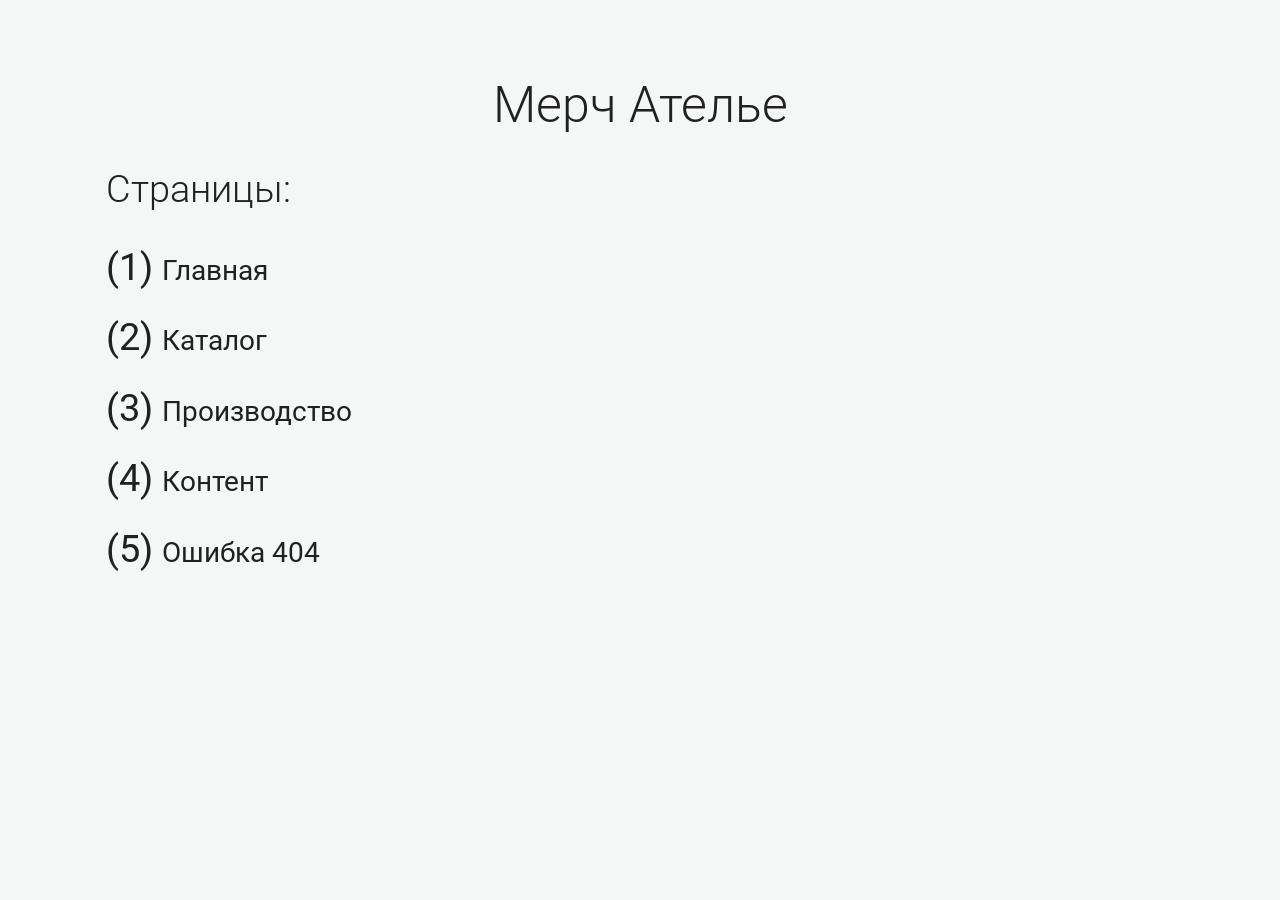
==== commit 54c6f63f: "ready" ====
--- a/app/index.html
+++ b/app/index.html
@@ -33,6 +33,8 @@
               <li><a target="_blank" href="./main.html">Главная</a></li>
               <li><a target="_blank" href="./catalog.html">Каталог</a></li>
               <li><a target="_blank" href="./production.html">Производство</a></li>
+              <li><a target="_blank" href="./content.html">Контент</a></li>
+              <li><a target="_blank" href="./error.html">Ошибка 404</a></li>
             </ol>
           </div>
         </div>
--- a/app/css/main.css
+++ b/app/css/main.css
@@ -69,7 +69,6 @@
 
 .page__body {
   margin: 0;
-  min-width: 360px;
   min-height: 100%;
   font-size: 16px;
 }
@@ -443,6 +442,15 @@
 @media screen and (max-width: 768px) {
   .form__label:not(:last-child) {
     margin-bottom: 20px;
+  }
+  .form__btn-wrapper::after {
+    right: 10%;
+    -webkit-transform: translateY(-50%);
+    -ms-transform: translateY(-50%);
+    transform: translateY(-50%);
+  }
+  .modal {
+    padding: 20px;
   }
 }
 .section {
@@ -1011,6 +1019,11 @@
     width: 24px;
     height: 24px;
   }
+  .header-bottom__container {
+    -webkit-column-gap: 12px;
+    -moz-column-gap: 12px;
+    column-gap: 12px;
+  }
 }
 .footer {
   background-color: #F6F6F6;
@@ -2344,6 +2357,53 @@
   margin-right: 24px;
 }
 
+@media screen and (max-width: 1366px) {
+  .process {
+    padding-top: 80px;
+    padding-bottom: 80px;
+  }
+}
+@media screen and (max-width: 1200px) {
+  .process {
+    padding-top: 64px;
+    padding-bottom: 64px;
+  }
+  .process__item-image {
+    margin-left: 0;
+    width: 100%;
+  }
+  .process__item:nth-child(even) .process__item-image {
+    margin-right: 0;
+    width: 100%;
+  }
+}
+@media screen and (max-width: 768px) {
+  .process {
+    padding-top: 40px;
+    padding-bottom: 40px;
+  }
+  .process__item {
+    -ms-grid-columns: (1fr)[1];
+    grid-template-columns: repeat(1, 1fr);
+    row-gap: 20px;
+  }
+  .process__item:nth-child(even) .process__item-content {
+    -webkit-box-ordinal-group: 2;
+    -ms-flex-order: 1;
+    order: 1;
+  }
+  .process__item:nth-child(even) .process__item-image {
+    -webkit-box-ordinal-group: 3;
+    -ms-flex-order: 2;
+    order: 2;
+  }
+  .process__item:not(:last-child) {
+    margin-bottom: 20px;
+  }
+  .process__item-image {
+    height: 200px;
+  }
+}
 .examples-works {
   padding-top: 100px;
   padding-bottom: 100px;
@@ -2387,4 +2447,171 @@
 }
 .examples-works__item-image img {
   background-color: #D9D9D9;
+}
+
+@media screen and (max-width: 1366px) {
+  .examples-works {
+    padding-top: 80px;
+    padding-bottom: 80px;
+  }
+  .examples-works__title {
+    margin-bottom: 40px;
+  }
+}
+@media screen and (max-width: 1200px) {
+  .examples-works {
+    padding-top: 64px;
+    padding-bottom: 64px;
+  }
+  .examples-works__title {
+    margin-bottom: 32px;
+  }
+  .examples-works__items {
+    -ms-grid-columns: (1fr)[2];
+    grid-template-columns: repeat(2, 1fr);
+  }
+}
+@media screen and (max-width: 768px) {
+  .examples-works {
+    padding-top: 40px;
+    padding-bottom: 40px;
+  }
+  .examples-works__title {
+    margin-bottom: 20px;
+  }
+  .examples-works__items {
+    -ms-grid-columns: (1fr)[1];
+    grid-template-columns: repeat(1, 1fr);
+  }
+  .examples-works__item-image {
+    height: 240px;
+  }
+}
+.template {
+  padding-top: 80px;
+  font-size: 16px;
+  line-height: 150%;
+}
+.template__title {
+  margin-bottom: 20px;
+}
+.template h1 {
+  font-size: 48px;
+  font-style: normal;
+  font-weight: 500;
+  line-height: 64px;
+  text-transform: uppercase;
+  margin-bottom: 20px;
+}
+.template h2 {
+  font-size: 40px;
+  font-style: normal;
+  font-weight: 500;
+  line-height: 48px;
+  text-transform: uppercase;
+  margin-top: 20px;
+  margin-bottom: 20px;
+}
+.template h3 {
+  font-weight: 600;
+  font-size: 24px;
+  line-height: 30px;
+  margin-top: 20px;
+  margin-bottom: 20px;
+}
+.template p {
+  margin-top: 20px;
+  margin-bottom: 20px;
+}
+.template strong,
+.template b {
+  font-weight: 600;
+  font-size: 20px;
+  line-height: 24px;
+  margin-bottom: 24px;
+  margin-top: 20px;
+  margin-bottom: 20px;
+}
+.template ul {
+  margin-top: 20px;
+  margin-bottom: 20px;
+}
+.template ul li {
+  padding-left: 20px;
+  position: relative;
+}
+.template ul li:not(:last-child) {
+  margin-bottom: 12px;
+}
+.template ul li::before {
+  content: "";
+  position: absolute;
+  width: 5px;
+  height: 5px;
+  border-radius: 50%;
+  background-color: #414F5C;
+  left: 0;
+  top: 10px;
+}
+.template ol {
+  margin-top: 20px;
+  margin-bottom: 20px;
+  list-style-type: none;
+  counter-reset: num;
+}
+.template ol li {
+  padding-left: 20px;
+  position: relative;
+}
+.template ol li:not(:last-child) {
+  margin-bottom: 12px;
+}
+.template ol li::before {
+  content: counter(num) ".";
+  counter-increment: num;
+  position: absolute;
+  left: 0;
+  top: 0px;
+}
+.template img {
+  margin-top: 20px;
+  margin-bottom: 20px;
+}
+
+.error {
+  height: 500px;
+}
+.error__container {
+  height: 100%;
+}
+.error__content {
+  display: -webkit-box;
+  display: -ms-flexbox;
+  display: flex;
+  -webkit-box-orient: vertical;
+  -webkit-box-direction: normal;
+  -ms-flex-direction: column;
+  flex-direction: column;
+  -webkit-box-align: start;
+  -ms-flex-align: start;
+  align-items: flex-start;
+  -webkit-box-pack: center;
+  -ms-flex-pack: center;
+  justify-content: center;
+  height: 100%;
+}
+.error__title {
+  color: #414F5C;
+  margin-bottom: 20px;
+}
+
+@media screen and (max-width: 1366px) {
+  .error {
+    height: 400px;
+  }
+}
+@media screen and (max-width: 1200px) {
+  .error {
+    height: 300px;
+  }
 }/*# sourceMappingURL=main.css.map */
